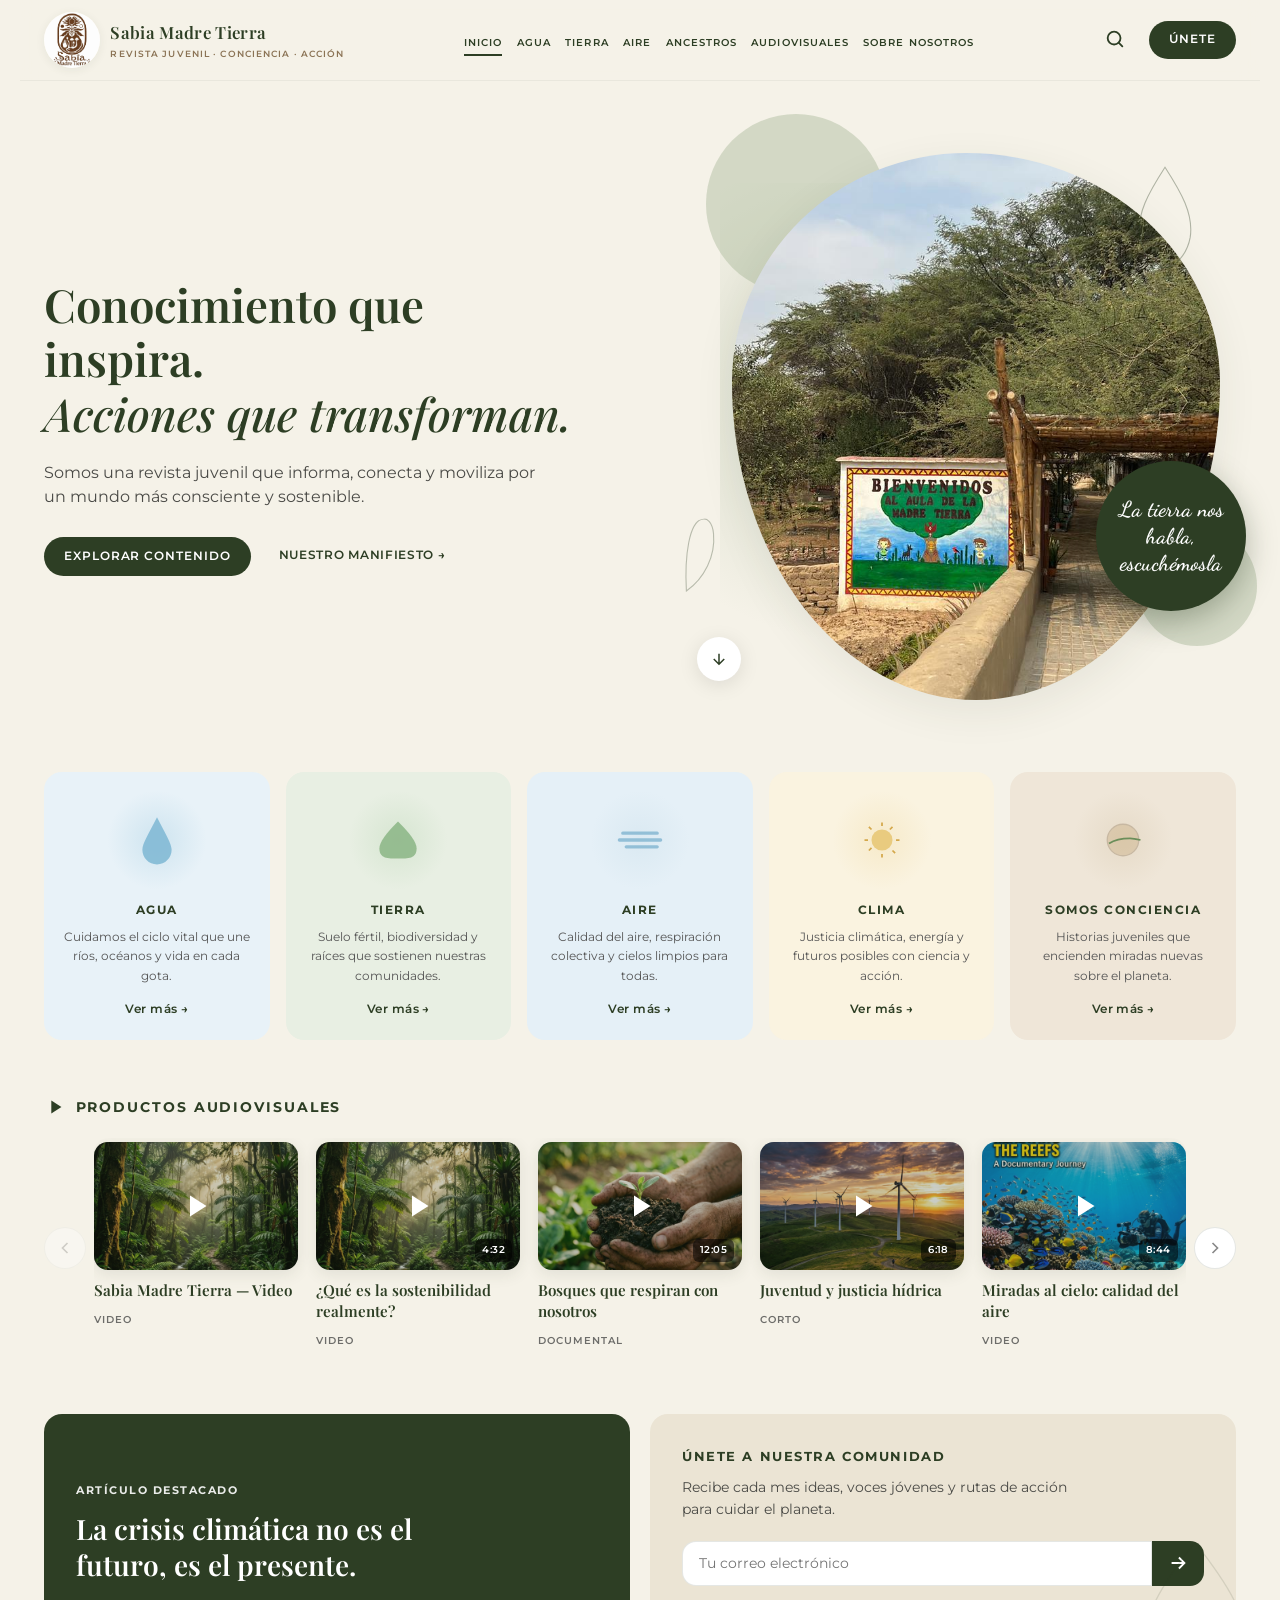
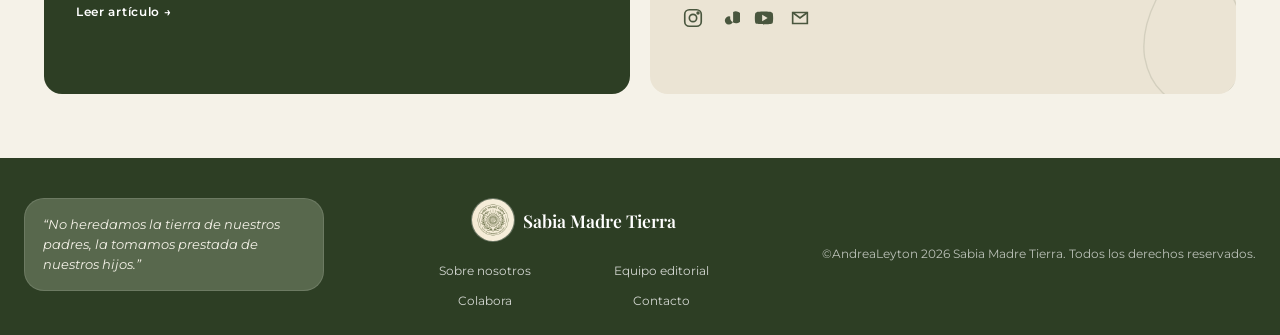
==== index.html @ 85d956b2 "Ultima version" ====
<!DOCTYPE html>
<html lang="es">
<head>
  <meta charset="UTF-8" />
  <meta name="viewport" content="width=device-width, initial-scale=1.0" />
  
  <title>Sabia Madre Tierra — Revista juvenil</title>
  <link rel="preconnect" href="https://fonts.googleapis.com" />
  <link rel="preconnect" href="https://fonts.gstatic.com" crossorigin />
  <link href="https://fonts.googleapis.com/css2?family=Dancing+Script:wght@500;600&family=Montserrat:wght@400;500;600;700&family=Playfair+Display:ital,wght@0,500;0,600;0,700;1,500;1,600&display=swap" rel="stylesheet" />
  <link rel="stylesheet" href="styles.css" />
  <link rel="icon" type="image/png" href="/imagenes/logo1.jpeg">
</head>
<body>
  <header class="site-header">
    <div class="header-inner">
      <a href="index.html" class="brand" aria-label="Inicio Sabia Madre Tierra">
        <span class="brand-emblem" aria-hidden="true">
          <img src="imagenes/logo1.jpeg" alt="" class="brand-logo-img" width="56" height="56" decoding="async" />
        </span>
        <span class="brand-text">
          <span class="brand-name">Sabia Madre Tierra</span>
          <span class="brand-tag">REVISTA JUVENIL · CONCIENCIA · ACCIÓN</span>
        </span>
      </a>
      <div class="header-actions">
        <button type="button" class="icon-btn search-btn" aria-label="Buscar">
          <svg width="22" height="22" viewBox="0 0 24 24" fill="none" stroke="currentColor" stroke-width="2" stroke-linecap="round">
            <circle cx="11" cy="11" r="7"/>
            <path d="M20 20l-4-4"/>
          </svg>
        </button>
        <a href="#comunidad" class="btn btn-primary btn-pill header-cta">ÚNETE</a>
      </div>
      <button type="button" class="nav-toggle" data-nav-toggle aria-expanded="false" aria-controls="site-nav" aria-label="Abrir menú">
        <span class="nav-toggle-bars" aria-hidden="true">
          <span class="nav-toggle-bar"></span>
          <span class="nav-toggle-bar"></span>
          <span class="nav-toggle-bar"></span>
        </span>
      </button>
    </div>
    <nav class="main-nav" id="site-nav" aria-label="Principal">
      <ul class="nav-list">
        <li><a href="index.html" class="is-active" aria-current="page">Inicio</a></li>
        <li><a href="agua.html">Agua</a></li>
        <li><a href="tierra.html">Tierra</a></li>
        <li><a href="aire.html">Aire</a></li>
        <li><a href="clima.html">Ancestros</a></li>
        <li><a href="#audiovisuales">Audiovisuales</a></li>
        <li><a href="sobre-nosotros.html">Sobre nosotros</a></li>
        <li class="nav-item-cta"><a href="#comunidad" class="nav-cta">Únete</a></li>
      </ul>
    </nav>
    <button type="button" class="nav-backdrop" data-nav-close hidden aria-label="Cerrar menú"></button>
  </header>

  <main>
    <section class="hero">
      <div class="hero-grid">
        <div class="hero-copy">
          <h1 class="hero-title">
            Conocimiento que inspira.<br />
            <em>Acciones que transforman.</em>
          </h1>
          <p class="hero-lead">
            Somos una revista juvenil que informa, conecta y moviliza por un mundo más consciente y sostenible.
          </p>
          <div class="hero-cta">
            <a href="#categorias" class="btn btn-primary btn-pill">EXPLORAR CONTENIDO</a>
            <a href="#manifiesto" class="link-arrow">NUESTRO MANIFIESTO →</a>
          </div>
        </div>
        <div class="hero-visual" aria-hidden="true">
          <div class="hero-visual-bg"></div>
          <div class="leaf leaf-1">
            <svg viewBox="0 0 80 120" fill="none"><path d="M40 8c-18 28-32 52-28 78 4 22 20 34 28 34s24-12 28-34c4-26-10-50-28-78z" stroke="#2D3E24" stroke-width="1.2" opacity=".35"/></svg>
          </div>
          <div class="leaf leaf-2">
            <svg viewBox="0 0 60 90" fill="none"><path d="M8 70c22-8 40-28 44-52 2-12-2-18-8-18-14 0-28 32-36 70z" stroke="#2D3E24" stroke-width="1.2" opacity=".3"/></svg>
          </div>
          <div class="hero-blob-wrap">
            <div class="blob-sage blob-sage-1"></div>
            <div class="blob-sage blob-sage-2"></div>
            <figure class="hero-photo">
              <img
                src="imagenes/hero1.jpeg" */nueva imagen*/
                alt="Paisaje de montaña y valle al atardecer"
                width="600"
                height="720"
                loading="eager"
                decoding="async"
              />
            </figure>
            <div class="hero-quote-circle">
              <p class="hero-quote-script">La tierra nos habla, escuchémosla</p>
            </div>
          </div>
          <button type="button" class="scroll-hint" data-scroll-target="#categorias" aria-label="Desplazar a categorías">
            <svg width="18" height="18" viewBox="0 0 24 24" fill="none" stroke="#2D3E24" stroke-width="2"><path d="M12 5v14M5 12l7 7 7-7"/></svg>
          </button>
        </div>
      </div>
    </section>

    <section class="categories" id="categorias" aria-labelledby="categories-heading">
      <h2 id="categories-heading" class="visually-hidden">Categorías</h2>
      <div class="category-grid">
        <article class="category-card card-agua">
          <div class="card-icon-wrap watercolor-blue">
            <span class="card-icon" aria-hidden="true">
              <svg viewBox="0 0 48 64" width="40" height="52"><path d="M24 4C14 24 6 36 6 44c0 10 8 18 18 18s18-8 18-18c0-8-8-20-18-40z" fill="#7EB8D4" opacity=".85"/></svg>
            </span>
          </div>
          <h3 class="card-title">AGUA</h3>
          <p class="card-desc">Cuidamos el ciclo vital que une ríos, océanos y vida en cada gota.</p>
          <a href="agua.html" class="card-more">Ver más →</a>
        </article>
        <article class="category-card card-tierra">
          <div class="card-icon-wrap watercolor-green">
            <span class="card-icon" aria-hidden="true">
              <svg viewBox="0 0 52 52" width="44" height="44"><path d="M26 4C12 18 4 28 4 36c0 12 10 12 22 12s22 0 22-12c0-8-8-18-22-32z" fill="#8FB88A" opacity=".9"/></svg>
            </span>
          </div>
          <h3 class="card-title">TIERRA</h3>
          <p class="card-desc">Suelo fértil, biodiversidad y raíces que sostienen nuestras comunidades.</p>
          <a href="tierra.html" class="card-more">Ver más →</a>
        </article>
        <article class="category-card card-aire">
          <div class="card-icon-wrap watercolor-sky">
            <span class="card-icon" aria-hidden="true">
              <svg viewBox="0 0 56 40" width="48" height="36"><path d="M4 20h48M8 12h40M12 28h36" stroke="#8BBBD4" stroke-width="4" stroke-linecap="round" opacity=".9"/></svg>
            </span>
          </div>
          <h3 class="card-title">AIRE</h3>
          <p class="card-desc">Calidad del aire, respiración colectiva y cielos limpios para todas.</p>
          <a href="aire.html" class="card-more">Ver más →</a>
        </article>
        <article class="category-card card-clima">
          <div class="card-icon-wrap watercolor-sun">
            <span class="card-icon" aria-hidden="true">
              <svg viewBox="0 0 48 48" width="42" height="42"><circle cx="24" cy="24" r="12" fill="#E8C97A" opacity=".95"/><path stroke="#D4A84B" stroke-width="2" d="M24 4v4M24 40v4M4 24h4M40 24h4M9 9l3 3M36 36l3 3M36 9l-3 3M9 36l3-3"/></svg>
            </span>
          </div>
          <h3 class="card-title">CLIMA</h3>
          <p class="card-desc">Justicia climática, energía y futuros posibles con ciencia y acción.</p>
          <a href="clima.html" class="card-more">Ver más →</a>
        </article>
        <article class="category-card card-conciencia">
          <div class="card-icon-wrap watercolor-earth">
            <span class="card-icon" aria-hidden="true">
              <svg viewBox="0 0 48 48" width="42" height="42"><circle cx="24" cy="24" r="18" fill="#C4A574" opacity=".35" stroke="#8B7355" stroke-width="1.5"/><path d="M8 28c6-4 14-6 24-6 4 0 8 1 12 2" stroke="#6B8E5A" stroke-width="2" fill="none"/></svg>
            </span>
          </div>
          <h3 class="card-title">SOMOS CONCIENCIA</h3>
          <p class="card-desc">Historias juveniles que encienden miradas nuevas sobre el planeta.</p>
          <a href="#" class="card-more">Ver más →</a>
        </article>
      </div>
    </section>

    <section class="audiovisual" id="audiovisuales" aria-labelledby="av-heading">
      <div class="section-head">
        <span class="section-icon" aria-hidden="true">
          <svg width="22" height="22" viewBox="0 0 24 24" fill="currentColor"><path d="M8 5v14l11-7-11-7z"/></svg>
        </span>
        <h2 id="av-heading" class="section-title">PRODUCTOS AUDIOVISUALES</h2>
      </div>
      <div class="carousel" data-carousel>
        <button type="button" class="carousel-btn carousel-prev" data-carousel-prev aria-label="Anterior">
          <svg width="20" height="20" viewBox="0 0 24 24" fill="none" stroke="currentColor" stroke-width="2"><path d="M15 6l-6 6 6 6"/></svg>
        </button>
        <div class="carousel-viewport">
          <ul class="carousel-track" data-carousel-track>
            <li class="av-card">
              <a href="video.html" class="av-thumb">
                <img src="imagenes/video1.png" alt="Miniatura del video Sabia Madre Tierra" width="280" height="160" loading="lazy" decoding="async" />
                <span class="av-play" aria-hidden="true"><svg width="36" height="36" viewBox="0 0 24 24" fill="white"><path d="M8 5v14l11-7-11-7z"/></svg></span>
              </a>
              <h3 class="av-title"><a href="video.html">Sabia Madre Tierra — Video</a></h3>
              <span class="av-tag">Video</span>
            </li>
            <li class="av-card">
              <a href="#" class="av-thumb">
                <img src="imagenes/video1.png" alt="" width="280" height="160" loading="lazy" decoding="async" />
                <span class="av-play" aria-hidden="true"><svg width="36" height="36" viewBox="0 0 24 24" fill="white"><path d="M8 5v14l11-7-11-7z"/></svg></span>
                <span class="av-duration">4:32</span>
              </a>
              <h3 class="av-title">¿Qué es la sostenibilidad realmente?</h3>
              <span class="av-tag">Video</span>
            </li>
            <li class="av-card">
              <a href="#" class="av-thumb">
                <img src="imagenes/video2.png" alt="" width="280" height="160" loading="lazy" decoding="async" />
                <span class="av-play" aria-hidden="true"><svg width="36" height="36" viewBox="0 0 24 24" fill="white"><path d="M8 5v14l11-7-11-7z"/></svg></span>
                <span class="av-duration">12:05</span>
              </a>
              <h3 class="av-title">Bosques que respiran con nosotros</h3>
              <span class="av-tag">Documental</span>
            </li>
            <li class="av-card">
              <a href="#" class="av-thumb">
                <img src="imagenes/video3.png" alt="" width="280" height="160" loading="lazy" decoding="async" />
                <span class="av-play" aria-hidden="true"><svg width="36" height="36" viewBox="0 0 24 24" fill="white"><path d="M8 5v14l11-7-11-7z"/></svg></span>
                <span class="av-duration">6:18</span>
              </a>
              <h3 class="av-title">Juventud y justicia hídrica</h3>
              <span class="av-tag">Corto</span>
            </li>
            <li class="av-card">
              <a href="#" class="av-thumb">
                <img src="imagenes/video4.png" alt="" width="280" height="160" loading="lazy" decoding="async" />
                <span class="av-play" aria-hidden="true"><svg width="36" height="36" viewBox="0 0 24 24" fill="white"><path d="M8 5v14l11-7-11-7z"/></svg></span>
                <span class="av-duration">8:44</span>
              </a>
              <h3 class="av-title">Miradas al cielo: calidad del aire</h3>
              <span class="av-tag">Video</span>
            </li>
            <li class="av-card">
              <a href="#" class="av-thumb">
                <img src="imagenes/video5.png" alt="" width="280" height="160" loading="lazy" decoding="async" />
                <span class="av-play" aria-hidden="true"><svg width="36" height="36" viewBox="0 0 24 24" fill="white"><path d="M8 5v14l11-7-11-7z"/></svg></span>
                <span class="av-duration">15:00</span>
              </a>
              <h3 class="av-title">Semillas de futuro en la ciudad</h3>
              <span class="av-tag">Documental</span>
            </li>
          </ul>
        </div>
        <button type="button" class="carousel-btn carousel-next" data-carousel-next aria-label="Siguiente">
          <svg width="20" height="20" viewBox="0 0 24 24" fill="none" stroke="currentColor" stroke-width="2"><path d="M9 6l6 6-6 6"/></svg>
        </button>
      </div>
    </section>

    <section class="dual-grid" id="comunidad">
      <article class="featured-block">
        <p class="featured-kicker">ARTÍCULO DESTACADO</p>
        <h2 class="featured-title">La crisis climática no es el futuro, es el presente.</h2>
        <a href="#" class="link-arrow link-on-dark">Leer artículo →</a>
        <div class="featured-deco" aria-hidden="true">
          <svg viewBox="0 0 120 160" fill="none"><path d="M60 8c-24 40-44 72-36 108 6 24 24 36 36 36s30-12 36-36c8-36-12-68-36-108z" stroke="rgba(255,255,255,.2)" stroke-width="1.2"/></svg>
        </div>
      </article>
      <article class="newsletter-block" id="manifiesto">
        <h2 class="newsletter-title">ÚNETE A NUESTRA COMUNIDAD</h2>
        <p class="newsletter-text">Recibe cada mes ideas, voces jóvenes y rutas de acción para cuidar el planeta.</p>
        <form class="newsletter-form" action="#" method="post">
          <label class="visually-hidden" for="email-news">Tu correo electrónico</label>
          <input id="email-news" name="email" type="email" class="newsletter-input" placeholder="Tu correo electrónico" required autocomplete="email" />
          <button type="submit" class="newsletter-submit" aria-label="Suscribirse">
            <svg width="22" height="22" viewBox="0 0 24 24" fill="none" stroke="currentColor" stroke-width="2"><path d="M5 12h14M13 6l6 6-6 6"/></svg>
          </button>
        </form>
        <div class="social-row" aria-label="Redes sociales">
          <a href="#" class="social-link" aria-label="Instagram">
            <svg width="22" height="22" viewBox="0 0 24 24" fill="none" stroke="currentColor" stroke-width="1.8"><rect x="3" y="3" width="18" height="18" rx="5"/><circle cx="12" cy="12" r="4"/><circle cx="17.5" cy="6.5" r="1" fill="currentColor"/></svg>
          </a>
          <a href="#" class="social-link" aria-label="TikTok">
            <svg width="22" height="22" viewBox="0 0 24 24" fill="currentColor"><path d="M16.5 5.5v9.2a4.5 4.5 0 11-3.2-4.3V13a6.5 6.5 0 10 3.2-7.5z"/></svg>
          </a>
          <a href="#" class="social-link" aria-label="YouTube">
            <svg width="22" height="22" viewBox="0 0 24 24" fill="currentColor"><path d="M21.6 7.2c-.2-.8-.8-1.4-1.6-1.6C18 5 12 5 12 5s-6 0-8 .6c-.8.2-1.4.8-1.6 1.6C2 9.2 2 12 2 12s0 2.8.4 4.8c.2.8.8 1.4 1.6 1.6 2 .6 8 .6 8 .6s6 0 8-.6c.8-.2 1.4-.8 1.6-1.6.4-2 .4-4.8.4-4.8s0-2.8-.4-4.8zM10 15.5v-7l6 3.5-6 3.5z"/></svg>
          </a>
          <a href="#" class="social-link" aria-label="Correo">
            <svg width="22" height="22" viewBox="0 0 24 24" fill="none" stroke="currentColor" stroke-width="1.8"><path d="M4 6h16v12H4z"/><path d="M4 6l8 6 8-6"/></svg>
          </a>
        </div>
        <div class="newsletter-deco" aria-hidden="true">
          <svg viewBox="0 0 100 140" fill="none"><path d="M50 6C28 34 10 60 14 88c4 22 18 34 36 34s32-12 36-34c4-28-14-54-36-82z" stroke="#2D3E24" stroke-width="1" opacity=".12"/></svg>
        </div>
      </article>
    </section>
  </main>

  <footer class="site-footer">
    <div class="footer-inner">
      <blockquote class="footer-quote">
        <span class="quote-bubble">“No heredamos la tierra de nuestros padres, la tomamos prestada de nuestros hijos.”</span>
      </blockquote>
      <div class="footer-center">
        <div class="footer-brand">
          <span class="brand-emblem brand-emblem--sm" aria-hidden="true">
            <img src="imagenes/logo.png" alt="" class="brand-logo-img brand-logo-img--sm" width="44" height="44" decoding="async" />
          </span>
          <span class="footer-brand-name">Sabia Madre Tierra</span>
        </div>
        <nav class="footer-nav" aria-label="Pie de página">
          <ul>
            <li><a href="sobre-nosotros.html">Sobre nosotros</a></li>
            <li><a href="#">Equipo editorial</a></li>
            <li><a href="#">Colabora</a></li>
            <li><a href="#">Contacto</a></li>
          </ul>
        </nav>
      </div>
      <p class="footer-copy">©AndreaLeyton 2026 Sabia Madre Tierra. Todos los derechos reservados.</p>
    </div>
  </footer>

  <script src="script.js"></script>
</body>
</html>
---- styles.css ----
/* Sabia Madre Tierra — paleta y layout según mockup */
:root {
  --cream: #f5f2e8;
  --cream-soft: #faf8f2;
  --forest: #2d3e24;
  --forest-hover: #24361d;
  --sage: #a8b89a;
  --sage-soft: rgba(168, 184, 154, 0.45);
  --sky-muted: #b8d4e8;
  --blue-card: #e8f2f8;
  --green-card: #e8efe3;
  --air-card: #e5f0f7;
  --sun-card: #faf3e0;
  --earth-card: #efe6d8;
  --brown-muted: #8b7355;
  --text-body: #3a3a38;
  --radius-lg: 18px;
  --radius-md: 14px;
  --radius-pill: 999px;
  --shadow-soft: 0 12px 40px rgba(45, 62, 36, 0.08);
  --font-serif: "Playfair Display", Georgia, serif;
  --font-sans: "Montserrat", system-ui, sans-serif;
  --font-script: "Dancing Script", cursive;
  --header-height: 4.5rem;
  --page-gutter: clamp(1rem, 4vw, 1.5rem);
  --section-gap: clamp(2rem, 5vw, 3.5rem);
  --bp-sm: 480px;
  --bp-md: 768px;
  --bp-lg: 1024px;
  --bp-xl: 1200px;
}

*,
*::before,
*::after {
  box-sizing: border-box;
}

html {
  scroll-behavior: smooth;
  scroll-padding-top: calc(var(--header-height) + 0.75rem);
}

body {
  margin: 0;
  font-family: var(--font-sans);
  font-size: clamp(0.9rem, 2vw, 15px);
  line-height: 1.55;
  color: var(--text-body);
  background: var(--cream);
  overflow-x: hidden;
  min-height: 100vh;
  min-height: 100dvh;
}

body.nav-open {
  overflow: hidden;
}

img {
  max-width: 100%;
  height: auto;
  display: block;
}

a {
  color: inherit;
  text-decoration: none;
}

.visually-hidden {
  position: absolute;
  width: 1px;
  height: 1px;
  padding: 0;
  margin: -1px;
  overflow: hidden;
  clip: rect(0, 0, 0, 0);
  white-space: nowrap;
  border: 0;
}

/* Header */
.site-header {
  position: sticky;
  top: 0;
  z-index: 60;
  background: rgba(245, 242, 232, 0.92);
  backdrop-filter: blur(10px);
  border-bottom: 1px solid rgba(45, 62, 36, 0.06);
  padding-top: env(safe-area-inset-top, 0);
}

.header-inner {
  max-width: 1240px;
  margin: 0 auto;
  padding: 0.75rem var(--page-gutter);
  min-height: var(--header-height);
  display: flex;
  align-items: center;
  justify-content: space-between;
  gap: 0.75rem 1rem;
}

.nav-toggle {
  display: none;
  flex-shrink: 0;
  align-items: center;
  justify-content: center;
  width: 48px;
  height: 48px;
  padding: 0;
  margin: 0;
  border: none;
  border-radius: 50%;
  background: transparent;
  color: var(--forest);
  cursor: pointer;
  transition: background 0.2s;
  -webkit-tap-highlight-color: transparent;
}

.nav-toggle:hover {
  background: rgba(45, 62, 36, 0.08);
}

.nav-toggle-bars {
  position: relative;
  display: block;
  width: 26px;
  height: 18px;
}

.nav-toggle-bar {
  position: absolute;
  left: 0;
  right: 0;
  height: 2.5px;
  background: currentColor;
  border-radius: 3px;
  transition: transform 0.3s ease, top 0.3s ease, opacity 0.2s ease;
}

.nav-toggle-bar:nth-child(1) {
  top: 0;
}

.nav-toggle-bar:nth-child(2) {
  top: 50%;
  transform: translateY(-50%);
}

.nav-toggle-bar:nth-child(3) {
  bottom: 0;
}

body.nav-open .nav-toggle-bar:nth-child(1) {
  top: 50%;
  transform: translateY(-50%) rotate(45deg);
}

body.nav-open .nav-toggle-bar:nth-child(2) {
  opacity: 0;
}

body.nav-open .nav-toggle-bar:nth-child(3) {
  bottom: auto;
  top: 50%;
  transform: translateY(-50%) rotate(-45deg);
}

.nav-backdrop {
  position: fixed;
  inset: 0;
  z-index: 48;
  background: rgba(26, 36, 20, 0.55);
  border: none;
  padding: 0;
  margin: 0;
  cursor: pointer;
  opacity: 0;
  pointer-events: none;
  transition: opacity 0.3s ease;
}

body.nav-open .nav-backdrop {
  opacity: 1;
  pointer-events: auto;
}

.main-nav {
  flex: 1 1 auto;
  display: flex;
  justify-content: center;
  min-width: 0;
}

.nav-item-cta {
  display: none;
}

.brand {
  display: flex;
  align-items: center;
  gap: 0.65rem;
  min-width: 0;
}

.brand-emblem {
  flex-shrink: 0;
  color: var(--forest);
  display: flex;
  align-items: center;
  justify-content: center;
  border-radius: 50%;
  overflow: hidden;
  width: 56px;
  height: 56px;
  background: #fdf5e6;
  box-shadow: 0 2px 10px rgba(45, 62, 36, 0.08);
}

.brand-logo-img {
  width: 100%;
  height: 100%;
  object-fit: contain;
  display: block;
}

.brand-logo-img--sm {
  width: 100%;
  height: 100%;
}

.brand-text {
  display: flex;
  flex-direction: column;
  gap: 0.15rem;
  min-width: 0;
}

.brand-name {
  font-family: var(--font-serif);
  font-weight: 600;
  font-size: 1.05rem;
  letter-spacing: 0.02em;
  color: var(--forest);
}

.brand-tag {
  font-size: 0.58rem;
  font-weight: 600;
  letter-spacing: 0.12em;
  color: var(--brown-muted);
}

.nav-list,
.main-nav ul {
  list-style: none;
  margin: 0;
  padding: 0;
  display: flex;
  flex-wrap: wrap;
  align-items: center;
  justify-content: center;
  gap: 0.35rem 1.15rem;
}

.main-nav a {
  font-size: 0.68rem;
  font-weight: 600;
  letter-spacing: 0.1em;
  text-transform: uppercase;
  color: var(--forest);
  padding: 0.35rem 0;
  border-bottom: 2px solid transparent;
  transition: border-color 0.2s, opacity 0.2s, background 0.2s, color 0.2s;
}

.main-nav a:hover {
  opacity: 0.75;
}

.main-nav a.is-active {
  border-bottom-color: var(--forest);
}

.main-nav a:focus-visible,
.nav-toggle:focus-visible {
  outline: 2px solid var(--forest);
  outline-offset: 3px;
}

.header-actions {
  display: flex;
  align-items: center;
  gap: 0.75rem;
}

.icon-btn {
  background: none;
  border: none;
  padding: 0.4rem;
  min-width: 44px;
  min-height: 44px;
  cursor: pointer;
  color: var(--forest);
  border-radius: 10px;
  transition: background 0.2s, transform 0.2s;
  -webkit-tap-highlight-color: transparent;
}

.icon-btn:hover {
  background: rgba(45, 62, 36, 0.08);
}

.btn {
  display: inline-flex;
  align-items: center;
  justify-content: center;
  font-family: var(--font-sans);
  font-weight: 600;
  font-size: 0.72rem;
  letter-spacing: 0.08em;
  border: none;
  cursor: pointer;
  transition: transform 0.2s, background 0.2s, box-shadow 0.2s;
}

.btn-primary {
  background: var(--forest);
  color: #fff;
}

.btn-primary:hover {
  background: var(--forest-hover);
  transform: translateY(-1px);
  box-shadow: 0 6px 20px rgba(45, 62, 36, 0.25);
}

.btn-pill {
  padding: 0.65rem 1.25rem;
  border-radius: var(--radius-pill);
}

.link-arrow {
  font-size: 0.72rem;
  font-weight: 600;
  letter-spacing: 0.06em;
  color: var(--forest);
  border-bottom: 1px solid transparent;
  transition: border-color 0.2s, opacity 0.2s;
}

.link-arrow:hover {
  border-bottom-color: var(--forest);
}

.link-on-dark {
  color: #fff;
}

.link-on-dark:hover {
  border-bottom-color: rgba(255, 255, 255, 0.6);
}

/* Hero */
.hero {
  padding: var(--section-gap) var(--page-gutter);
  max-width: 1240px;
  margin: 0 auto;
  width: 100%;
}

.hero-grid {
  display: grid;
  grid-template-columns: 1fr 1.05fr;
  gap: 2.5rem 3rem;
  align-items: center;
}

.hero-copy {
  padding-right: 0.5rem;
}

.hero-title {
  font-family: var(--font-serif);
  font-weight: 600;
  font-size: clamp(2rem, 4vw, 2.85rem);
  line-height:1.2;
  color: var(--forest);
  margin: 0 0 1.25rem;
}

.hero-title em {
  font-style: italic;
  font-weight: 500;
}

.hero-lead {
  margin: 0 0 1.75rem;
  max-width: 32rem;
  font-size: 0.98rem;
  color: #4a4a46;
}

.hero-cta {
  display: flex;
  flex-wrap: wrap;
  align-items: center;
  gap: 1.25rem 1.75rem;
}

.hero-visual {
  position: relative;
  min-height: 420px;
}

.hero-visual-bg {
  position: absolute;
  inset: 8% 0 0 12%;
  background: radial-gradient(ellipse at 30% 40%, var(--sage-soft), transparent 55%);
  pointer-events: none;
}

.leaf {
  position: absolute;
  z-index: 2;
  pointer-events: none;
}

.leaf-1 {
  width: 72px;
  top: 4%;
  right: 6%;
}

.leaf-2 {
  width: 56px;
  bottom: 18%;
  left: 4%;
  transform: rotate(-15deg);
}

.hero-blob-wrap {
  position: relative;
  width: min(100%, 520px);
  margin-left: auto;
  margin-right: 0;
  padding: 1rem;
}

.blob-sage {
  position: absolute;
  border-radius: 50%;
  background: var(--sage-soft);
  z-index: 0;
}

.blob-sage-1 {
  width: 180px;
  height: 180px;
  top: -4%;
  left: -2%;
}

.blob-sage-2 {
  width: 120px;
  height: 120px;
  bottom: 12%;
  right: -4%;
}

.hero-photo {
  margin: 0;
  position: relative;
  z-index: 1;
  border-radius: 50%;
  overflow: hidden;
  aspect-ratio: 1 / 1.12;
  max-width: 100%;
  box-shadow: var(--shadow-soft);
  /* forma orgánica tipo óvalo */
  border-radius: 48% 52% 50% 50% / 42% 42% 58% 58%;
}

.hero-photo img {
  width: 100%;
  height: 100%;
  object-fit: cover;
  object-position: center 35%;
}

.hero-quote-circle {
  position: absolute;
  z-index: 3;
  right: -2%;
  bottom: 18%;
  width: 150px;
  height: 150px;
  border-radius: 50%;
  background: var(--forest);
  display: flex;
  align-items: center;
  justify-content: center;
  padding: 1.1rem;
  text-align: center;
  box-shadow: 0 10px 30px rgba(45, 62, 36, 0.35);
}

.hero-quote-script {
  margin: 0;
  font-family: var(--font-script);
  font-size: 1.35rem;
  line-height: 1.25;
  color: #fff;
  font-weight: 600;
}

.scroll-hint {
  position: absolute;
  left: 8%;
  bottom: 6%;
  z-index: 4;
  width: 44px;
  height: 44px;
  border-radius: 50%;
  border: none;
  background: #fff;
  box-shadow: 0 4px 20px rgba(0, 0, 0, 0.1);
  cursor: pointer;
  display: flex;
  align-items: center;
  justify-content: center;
  transition: transform 0.2s, box-shadow 0.2s;
}

.scroll-hint:hover {
  transform: scale(1.05);
  box-shadow: 0 8px 28px rgba(0, 0, 0, 0.12);
}

/* Categories */
.categories {
  padding: 0 var(--page-gutter) var(--section-gap);
  max-width: 1240px;
  margin: 0 auto;
  width: 100%;
}

.category-grid {
  display: grid;
  grid-template-columns: repeat(3, 1fr);
  gap: clamp(0.75rem, 2vw, 1rem);
}

.category-card {
  border-radius: var(--radius-lg);
  padding: 1.5rem 1.1rem 1.35rem;
  text-align: center;
  transition: transform 0.25s, box-shadow 0.25s;
  min-height: 100%;
  display: flex;
  flex-direction: column;
  align-items: center;
}

.category-card:hover {
  transform: translateY(-4px);
  box-shadow: var(--shadow-soft);
}

.card-agua {
  background: var(--blue-card);
}
.card-tierra {
  background: var(--green-card);
}
.card-aire {
  background: var(--air-card);
}
.card-clima {
  background: var(--sun-card);
}
.card-conciencia {
  background: var(--earth-card);
}

.card-icon-wrap {
  width: 88px;
  height: 88px;
  border-radius: 50%;
  display: flex;
  align-items: center;
  justify-content: center;
  margin-bottom: 1rem;
  position: relative;
}

.card-icon-wrap::after {
  content: "";
  position: absolute;
  inset: -6px;
  border-radius: 50%;
  opacity: 0.35;
  z-index: 0;
}

.watercolor-blue::after {
  background: radial-gradient(circle, #9ecae0 0%, transparent 70%);
}
.watercolor-green::after {
  background: radial-gradient(circle, #b5d4b0 0%, transparent 70%);
}
.watercolor-sky::after {
  background: radial-gradient(circle, #c5dce8 0%, transparent 70%);
}
.watercolor-sun::after {
  background: radial-gradient(circle, #f0d9a0 0%, transparent 70%);
}
.watercolor-earth::after {
  background: radial-gradient(circle, #d4c4a8 0%, transparent 70%);
}

.card-icon {
  position: relative;
  z-index: 1;
  display: flex;
  align-items: center;
  justify-content: center;
}

.card-title {
  margin: 0 0 0.5rem;
  font-size: 0.78rem;
  font-weight: 700;
  letter-spacing: 0.12em;
  color: var(--forest);
}

.card-desc {
  margin: 0 0 1rem;
  font-size: 0.78rem;
  color: #555;
  flex: 1;
}

.card-more {
  font-size: 0.72rem;
  font-weight: 600;
  color: var(--forest);
  letter-spacing: 0.04em;
}

.card-more:hover {
  text-decoration: underline;
}

/* Audiovisual */
.audiovisual {
  padding: 0 var(--page-gutter) var(--section-gap);
  max-width: 1240px;
  margin: 0 auto;
  width: 100%;
}

.section-head {
  display: flex;
  align-items: center;
  gap: 0.6rem;
  margin-bottom: 1.25rem;
}

.section-icon {
  color: var(--forest);
  display: flex;
}

.section-title {
  margin: 0;
  font-family: var(--font-sans);
  font-size: 0.85rem;
  font-weight: 700;
  letter-spacing: 0.14em;
  color: var(--forest);
}

.carousel {
  position: relative;
  display: flex;
  align-items: center;
  gap: 0.5rem;
}

.carousel-viewport {
  overflow: hidden;
  flex: 1;
  border-radius: var(--radius-md);
}

.carousel-track {
  list-style: none;
  margin: 0;
  padding: 0.25rem 0 0.5rem;
  display: flex;
  gap: 1.1rem;
  transition: transform 0.45s cubic-bezier(0.25, 0.8, 0.25, 1);
  will-change: transform;
}

.av-card {
  flex: 0 0 calc((100% - 2 * 1.1rem) / 3);
  min-width: 180px;
  max-width: 280px;
}

.av-thumb {
  position: relative;
  display: block;
  border-radius: var(--radius-md);
  overflow: hidden;
  aspect-ratio: 16 / 10;
  margin-bottom: 0.65rem;
  box-shadow: 0 4px 16px rgba(45, 62, 36, 0.1);
  transition: transform 0.25s, box-shadow 0.25s;
}

.av-thumb:hover {
  transform: translateY(-3px);
  box-shadow: 0 10px 28px rgba(45, 62, 36, 0.15);
}

.av-thumb img {
  width: 100%;
  height: 100%;
  object-fit: cover;
}

.av-play {
  position: absolute;
  inset: 0;
  display: flex;
  align-items: center;
  justify-content: center;
  background: rgba(45, 62, 36, 0.25);
  transition: background 0.2s;
}

.av-thumb:hover .av-play {
  background: rgba(45, 62, 36, 0.35);
}

.av-duration {
  position: absolute;
  bottom: 8px;
  right: 8px;
  font-size: 0.65rem;
  font-weight: 600;
  letter-spacing: 0.04em;
  color: #fff;
  background: rgba(0, 0, 0, 0.55);
  padding: 0.2rem 0.45rem;
  border-radius: 6px;
}

.av-title {
  margin: 0 0 0.35rem;
  font-family: var(--font-serif);
  font-size: 0.95rem;
  font-weight: 600;
  line-height: 1.35;
  color: var(--forest);
}

.av-tag {
  font-size: 0.65rem;
  font-weight: 600;
  letter-spacing: 0.1em;
  text-transform: uppercase;
  color: #6d6d6a;
}

.carousel-btn {
  flex-shrink: 0;
  width: 42px;
  height: 42px;
  border-radius: 50%;
  border: 1px solid rgba(45, 62, 36, 0.12);
  background: #fff;
  color: #888;
  cursor: pointer;
  display: flex;
  align-items: center;
  justify-content: center;
  transition: background 0.2s, color 0.2s, border-color 0.2s;
}

.carousel-btn:hover:not(:disabled) {
  color: var(--forest);
  border-color: rgba(45, 62, 36, 0.25);
  background: var(--cream-soft);
}

.carousel-btn:disabled {
  opacity: 0.35;
  cursor: not-allowed;
}

/* Páginas de crónicas (Agua, Tierra, Aire, Clima) */
.page-chronicles {
  padding: clamp(2rem, 5vw, 3rem) clamp(1rem, 4vw, 1.5rem) clamp(3rem, 6vw, 4rem);
  max-width: 900px;
  margin: 0 auto;
  width: 100%;
}

.chronicles-hero {
  text-align: center;
  margin: 0 auto 2.5rem;
  padding: clamp(1.75rem, 4vw, 2.5rem) clamp(1.25rem, 4vw, 2rem);
  border-radius: var(--radius-lg);
  border: 1px solid rgba(45, 62, 36, 0.06);
  box-shadow: var(--shadow-soft);
}

.chronicles-hero--agua {
  background: var(--blue-card);
}

.chronicles-hero--tierra {
  background: var(--green-card);
}

.chronicles-hero--aire {
  background: var(--air-card);
}

.chronicles-hero--clima {
  background: var(--sun-card);
}

.chronicles-hero-icon {
  margin: 0 auto 1rem;
}

.chronicles-title {
  margin: 0 0 0.75rem;
  font-family: var(--font-serif);
  font-size: clamp(2rem, 5vw, 2.75rem);
  font-weight: 600;
  color: var(--forest);
  letter-spacing: 0.02em;
}

.chronicles-intro {
  margin: 0;
  max-width: 36rem;
  margin-inline: auto;
  font-size: clamp(0.9rem, 2.2vw, 1rem);
  line-height: 1.6;
  color: var(--text-body);
}

.chronicles-list {
  margin: 0;
}

.chronicles-grid {
  list-style: none;
  margin: 0;
  padding: 0;
  display: grid;
  gap: 1.25rem;
}

.chronicles-grid:not(:empty) + .chronicles-empty {
  display: none;
}

.chronicle-card {
  padding: 1.35rem 1.5rem;
  background: var(--cream-soft);
  border-radius: var(--radius-md);
  border: 1px solid rgba(45, 62, 36, 0.08);
  box-shadow: 0 4px 16px rgba(45, 62, 36, 0.06);
}

.chronicle-card h2 {
  margin: 0 0 0.5rem;
  font-family: var(--font-serif);
  font-size: 1.25rem;
  font-weight: 600;
  color: var(--forest);
}

.chronicle-card h2 a:hover {
  text-decoration: underline;
}

.chronicle-excerpt {
  margin: 0 0 0.65rem;
  font-size: 0.9rem;
  line-height: 1.6;
  color: var(--text-body);
}

.chronicle-date {
  font-size: 0.75rem;
  font-weight: 600;
  letter-spacing: 0.06em;
  text-transform: uppercase;
  color: var(--brown-muted);
}

.chronicles-empty {
  margin: 0;
  text-align: center;
  padding: clamp(2rem, 5vw, 2.75rem) clamp(1.25rem, 4vw, 1.75rem);
  border-radius: var(--radius-md);
  background: var(--cream-soft);
  border: 1px dashed rgba(45, 62, 36, 0.22);
  font-size: clamp(0.88rem, 2.2vw, 0.95rem);
  line-height: 1.65;
  color: #555;
}

/* Página de video */
.page-video {
  padding: clamp(1.5rem, 4vw, 2.5rem) clamp(1rem, 4vw, 1.5rem) clamp(3rem, 6vw, 4rem);
  max-width: 960px;
  margin: 0 auto;
  width: 100%;
}

.video-page-inner {
  width: 100%;
}

.video-back {
  display: inline-block;
  margin-bottom: 1.25rem;
  font-size: 0.85rem;
  font-weight: 600;
  color: var(--forest);
}

.video-page-title {
  margin: 0 0 0.5rem;
  font-family: var(--font-serif);
  font-size: clamp(1.5rem, 4vw, 2rem);
  font-weight: 600;
  color: var(--forest);
}

.video-page-desc {
  margin: 0 0 1.5rem;
  font-size: 0.95rem;
  line-height: 1.6;
  color: var(--text-body);
}

.video-player-wrap {
  border-radius: var(--radius-lg);
  overflow: hidden;
  background: #1a1a18;
  box-shadow: var(--shadow-soft);
  border: 1px solid rgba(45, 62, 36, 0.1);
}

.video-player {
  display: block;
  width: 100%;
  max-height: min(72vh, 720px);
  aspect-ratio: 16 / 9;
  object-fit: contain;
  background: #000;
}

.av-title a {
  color: inherit;
  transition: color 0.2s;
}

.av-title a:hover {
  color: var(--forest);
}

/* Página Sobre nosotros */
.page-about {
  display: flex;
  flex-direction: column;
  justify-content: center;
  flex: 1;
  min-height: calc(100vh - 88px - 220px);
  padding-top: 0.5rem;
}

/* Sobre nosotros */
.about {
  padding: clamp(2rem, 5vw, 3.5rem) clamp(1rem, 4vw, 1.5rem) clamp(2.5rem, 6vw, 4rem);
  max-width: 1240px;
  margin: 0 auto;
  width: 100%;
}

.about-inner {
  display: grid;
  grid-template-columns: minmax(0, 0.95fr) minmax(0, 1.05fr);
  gap: clamp(1.5rem, 4vw, 2.5rem);
  align-items: center;
  max-width: 1040px;
  width: 100%;
  margin: 0 auto;
  padding: clamp(1.5rem, 4vw, 2.5rem) clamp(1.25rem, 4vw, 2rem);
  background: var(--cream-soft);
  border-radius: var(--radius-lg);
  box-shadow: var(--shadow-soft);
  border: 1px solid rgba(45, 62, 36, 0.06);
}

.about-media {
  margin: 0;
  width: 100%;
  border-radius: var(--radius-md);
  overflow: hidden;
  box-shadow: 0 8px 28px rgba(45, 62, 36, 0.12);
}

.about-media img {
  width: 100%;
  height: auto;
  display: block;
  object-fit: cover;
  aspect-ratio: 4 / 5;
}

.about-content {
  min-width: 0;
}

.about-title {
  margin: 0 0 1.25rem;
  font-family: var(--font-serif);
  font-size: clamp(1.75rem, 4vw, 2.25rem);
  font-weight: 600;
  color: var(--forest);
  letter-spacing: 0.02em;
}

.about-body {
  display: flex;
  flex-direction: column;
  gap: 1.1rem;
}

.about-body p {
  margin: 0;
  font-size: clamp(0.88rem, 2.2vw, 0.95rem);
  line-height: 1.65;
  color: var(--text-body);
}

/* Dual: featured + newsletter */
.dual-grid {
  max-width: 1240px;
  margin: 0 auto;
  padding: 0 var(--page-gutter) clamp(2.5rem, 6vw, 4rem);
  width: 100%;
  display: grid;
  grid-template-columns: 1fr 1fr;
  gap: clamp(1rem, 3vw, 1.25rem);
  align-items: stretch;
}

.featured-block {
  position: relative;
  background: var(--forest);
  color: #fff;
  border-radius: var(--radius-lg);
  padding: 2rem 2rem 2.25rem;
  overflow: hidden;
  min-height: 280px;
  display: flex;
  flex-direction: column;
  justify-content: center;
  transition: transform 0.25s, box-shadow 0.25s;
}

.featured-block:hover {
  transform: translateY(-2px);
  box-shadow: 0 16px 40px rgba(45, 62, 36, 0.25);
}

.featured-kicker {
  margin: 0 0 0.75rem;
  font-size: 0.68rem;
  font-weight: 700;
  letter-spacing: 0.14em;
  opacity: 0.9;
}

.featured-title {
  margin: 0 0 1.25rem;
  font-family: var(--font-serif);
  font-size: clamp(1.35rem, 2.4vw, 1.75rem);
  font-weight: 600;
  line-height: 1.3;
  max-width: 22rem;
}

.featured-deco {
  position: absolute;
  right: -10px;
  bottom: -20px;
  opacity: 0.5;
  pointer-events: none;
}

.newsletter-block {
  position: relative;
  background: #ebe4d4;
  border-radius: var(--radius-lg);
  padding: 2rem 2rem 1.75rem;
  overflow: hidden;
  transition: transform 0.25s, box-shadow 0.25s;
}

.newsletter-block:hover {
  transform: translateY(-2px);
  box-shadow: var(--shadow-soft);
}

.newsletter-title {
  margin: 0 0 0.65rem;
  font-family: var(--font-sans);
  font-size: 0.82rem;
  font-weight: 700;
  letter-spacing: 0.12em;
  color: var(--forest);
}

.newsletter-text {
  margin: 0 0 1.25rem;
  font-size: 0.88rem;
  color: #4a4a46;
  max-width: 26rem;
}

.newsletter-form {
  display: flex;
  gap: 0;
  margin-bottom: 1.35rem;
  max-width: 100%;
}

.newsletter-input {
  flex: 1;
  min-width: 0;
  padding: 0.85rem 1rem;
  border: 1px solid rgba(45, 62, 36, 0.12);
  border-radius: var(--radius-md) 0 0 var(--radius-md);
  font-family: var(--font-sans);
  font-size: 0.85rem;
  background: #fff;
  outline: none;
}

.newsletter-input:focus {
  border-color: var(--forest);
}

.newsletter-submit {
  flex-shrink: 0;
  width: 52px;
  border: none;
  background: var(--forest);
  color: #fff;
  border-radius: 0 var(--radius-md) var(--radius-md) 0;
  cursor: pointer;
  display: flex;
  align-items: center;
  justify-content: center;
  transition: background 0.2s;
}

.newsletter-submit:hover {
  background: var(--forest-hover);
}

.social-row {
  display: flex;
  gap: 0.85rem;
}

.social-link {
  color: var(--forest);
  opacity: 0.85;
  transition: opacity 0.2s, transform 0.2s;
}

.social-link:hover {
  opacity: 1;
  transform: translateY(-2px);
}

.newsletter-deco {
  position: absolute;
  right: -5%;
  bottom: -15%;
  width: 140px;
  opacity: 1;
  pointer-events: none;
}

/* Footer */
.site-footer {
  background: var(--forest);
  color: rgba(255, 255, 255, 0.9);
  padding: clamp(2rem, 5vw, 2.5rem) var(--page-gutter) clamp(1.5rem, 4vw, 2rem);
  padding-bottom: max(1.5rem, env(safe-area-inset-bottom));
}

.footer-inner {
  max-width: 1240px;
  margin: 0 auto;
  display: flex;
  flex-wrap: wrap;
  align-items: flex-start;
  justify-content: space-between;
  gap: 2rem;
}

.footer-quote {
  margin: 0;
  flex: 1 1 240px;
  max-width: 300px;
}

.quote-bubble {
  display: inline-block;
  font-size: 0.82rem;
  line-height: 1.5;
  font-style: italic;
  padding: 1rem 1.15rem;
  border-radius: 20px;
  background: rgba(168, 184, 154, 0.35);
  color: #f5f2e8;
  border: 1px solid rgba(255, 255, 255, 0.12);
}

.footer-center {
  flex: 1 1 280px;
  text-align: center;
}

.footer-brand {
  display: flex;
  align-items: center;
  justify-content: center;
  gap: 0.5rem;
  margin-bottom: 1rem;
  color: #fff;
}

.brand-emblem--sm {
  color: #fff;
  width: 44px;
  height: 44px;
  background: rgba(255, 255, 255, 0.12);
  box-shadow: none;
  border: 1px solid rgba(255, 255, 255, 0.2);
}

.footer-brand-name {
  font-family: var(--font-serif);
  font-size: 1.1rem;
  font-weight: 600;
}

.footer-nav ul {
  list-style: none;
  margin: 0;
  padding: 0;
  display: grid;
  grid-template-columns: 1fr 1fr;
  gap: 0.4rem 2rem;
  justify-content: center;
  justify-items: center;
  max-width: 320px;
  margin-left: auto;
  margin-right: auto;
}

.footer-nav a {
  font-size: 0.78rem;
  opacity: 0.88;
  transition: opacity 0.2s;
}

.footer-nav a:hover {
  opacity: 1;
  text-decoration: underline;
}

.footer-copy {
  margin: 0;
  flex: 0 0 auto;
  font-size: 0.72rem;
  opacity: 0.75;
  align-self: center;
  text-align: right;
}

/* ——— Escritorio amplio (≥1200px) ——— */
@media (min-width: 1200px) {
  .category-grid {
    grid-template-columns: repeat(5, 1fr);
  }

  .av-card {
    flex: 0 0 calc((100% - 4 * 1.1rem) / 5);
  }
}

/* ——— Menú simple (tablet y móvil) ——— */
@media (max-width: 1023px) {
  :root {
    --header-height: 3.75rem;
  }

  .header-inner {
    display: flex;
    align-items: center;
    justify-content: space-between;
    gap: 0.75rem;
  }

  .brand {
    flex: 1;
    min-width: 0;
  }

  .brand-tag {
    display: none;
  }

  .header-actions {
    display: none;
  }

  .nav-toggle {
    display: flex;
  }

  .main-nav {
    position: fixed;
    top: var(--header-height);
    left: 0;
    right: 0;
    z-index: 55;
    flex: none;
    display: block;
    background: var(--cream);
    border-bottom: 1px solid rgba(45, 62, 36, 0.1);
    box-shadow: 0 10px 28px rgba(45, 62, 36, 0.12);
    max-height: 0;
    overflow: hidden;
    opacity: 0;
    visibility: hidden;
    pointer-events: none;
    transition:
      max-height 0.35s ease,
      opacity 0.25s ease,
      visibility 0.35s;
  }

  body.nav-open .main-nav {
    max-height: min(85vh, 520px);
    opacity: 1;
    visibility: visible;
    pointer-events: auto;
    overflow-y: auto;
    -webkit-overflow-scrolling: touch;
    overscroll-behavior: contain;
    padding-bottom: env(safe-area-inset-bottom, 0);
  }

  .nav-list,
  .main-nav ul {
    flex-direction: column;
    align-items: stretch;
    gap: 0;
    padding: 0.5rem 0 0.25rem;
  }

  .nav-list li {
    border-bottom: 1px solid rgba(45, 62, 36, 0.08);
  }

  .nav-list li:last-child {
    border-bottom: none;
  }

  .main-nav a:not(.nav-cta) {
    display: block;
    min-height: 52px;
    padding: 0.95rem var(--page-gutter);
    font-size: 1rem;
    font-weight: 600;
    letter-spacing: 0.02em;
    text-transform: none;
    color: var(--forest);
    border-radius: 0;
    border-bottom: none;
  }

  .main-nav a:not(.nav-cta):hover {
    opacity: 1;
    color: var(--forest-hover);
    background: rgba(45, 62, 36, 0.06);
  }

  .main-nav a.is-active:not(.nav-cta) {
    background: rgba(45, 62, 36, 0.1);
    color: var(--forest);
    box-shadow: inset 4px 0 0 var(--forest);
  }

  .nav-item-cta {
    display: block;
    margin-top: 0.5rem;
    padding: 0.65rem var(--page-gutter) max(1.25rem, env(safe-area-inset-bottom));
    border-bottom: none;
    border-top: 1px solid rgba(45, 62, 36, 0.12);
    background: var(--cream-soft);
  }

  .main-nav a.nav-cta {
    display: flex;
    align-items: center;
    justify-content: center;
    min-height: 50px;
    padding: 0.9rem 1.25rem;
    background: var(--forest);
    color: #fff !important;
    border-radius: var(--radius-pill);
    font-size: 0.9rem;
    font-weight: 700;
    letter-spacing: 0.1em;
    text-transform: uppercase;
    box-shadow: 0 4px 14px rgba(45, 62, 36, 0.2);
  }

  .main-nav a.nav-cta:hover {
    opacity: 1;
    color: #fff !important;
    background: var(--forest-hover);
  }

  body.nav-open .nav-toggle {
    background: rgba(45, 62, 36, 0.08);
  }
}

@media (min-width: 768px) and (max-width: 1023px) {
  :root {
    --header-height: 4.25rem;
  }

  .brand-tag {
    display: block;
  }
}

/* ——— Tablet / portátil (768px – 1023px) ——— */
@media (max-width: 1023px) {

  .category-grid {
    grid-template-columns: repeat(3, 1fr);
  }

  .hero-grid {
    grid-template-columns: 1fr;
    gap: 2rem;
  }

  .hero-copy {
    padding-right: 0;
    text-align: center;
  }

  .hero-lead {
    margin-left: auto;
    margin-right: auto;
  }

  .hero-cta {
    justify-content: center;
  }

  .hero-visual {
    min-height: 340px;
    max-width: 480px;
    margin: 0 auto;
  }

  .hero-blob-wrap {
    margin: 0 auto;
  }

  .scroll-hint {
    left: 50%;
    transform: translateX(-50%);
  }

  .scroll-hint:hover {
    transform: translateX(-50%) scale(1.05);
  }

  .dual-grid {
    grid-template-columns: 1fr;
  }

  .featured-block,
  .newsletter-block {
    padding: clamp(1.5rem, 4vw, 2rem);
    min-height: 0;
  }

  .featured-title {
    max-width: none;
  }

  .about-inner {
    grid-template-columns: 1fr;
    max-width: 640px;
  }

  .about-media {
    max-width: 420px;
    margin-inline: auto;
  }

  .av-card {
    flex: 0 0 calc((100% - 1.1rem) / 2);
  }
}

/* ——— Tablet vertical / móvil grande (≤767px) ——— */
@media (max-width: 767px) {
  .category-grid {
    grid-template-columns: repeat(2, 1fr);
    gap: 0.85rem;
  }

  .category-card {
    padding: 1.25rem 0.85rem 1.15rem;
  }

  .card-icon-wrap {
    width: 72px;
    height: 72px;
    margin-bottom: 0.75rem;
  }

  .carousel-btn {
    display: none;
  }

  .carousel-viewport {
    overflow-x: auto;
    scroll-snap-type: x mandatory;
    -webkit-overflow-scrolling: touch;
    scrollbar-width: none;
  }

  .carousel-viewport::-webkit-scrollbar {
    display: none;
  }

  .carousel-track {
    transition: none;
    padding-bottom: 0.75rem;
  }

  .av-card {
    scroll-snap-align: start;
    flex: 0 0 min(78vw, 280px);
    max-width: 280px;
  }

  .section-title {
    font-size: 0.78rem;
  }

  .footer-inner {
    flex-direction: column;
    align-items: center;
    text-align: center;
    gap: 1.5rem;
  }

  .footer-quote {
    max-width: 100%;
  }

  .footer-copy {
    text-align: center;
    align-self: center;
    width: 100%;
  }

  .newsletter-form {
    flex-direction: column;
    gap: 0.65rem;
  }

  .newsletter-input {
    border-radius: var(--radius-md);
    width: 100%;
  }

  .newsletter-submit {
    width: 100%;
    min-height: 48px;
    border-radius: var(--radius-md);
  }

  .about-inner {
    max-width: 100%;
    padding: 1.5rem 1.15rem;
    gap: 1.35rem;
  }

  .about-media {
    max-width: 100%;
  }

  .about-media img {
    aspect-ratio: 16 / 10;
    max-height: 280px;
  }

  .about-title {
    font-size: 1.65rem;
    text-align: center;
  }

  .about-body {
    gap: 1rem;
  }

  .chronicles-hero {
    margin-bottom: 1.75rem;
  }

  .page-about {
    min-height: 0;
  }

  .video-player {
    max-height: 56vh;
  }
}

/* ——— Móvil (≤479px) ——— */
@media (max-width: 479px) {
  :root {
    --header-height: 4rem;
  }

  .brand-emblem {
    width: 48px;
    height: 48px;
  }

  .brand-name {
    font-size: 0.95rem;
  }

  .brand-tag {
    font-size: 0.52rem;
    letter-spacing: 0.08em;
  }

  .btn-pill {
    padding: 0.55rem 0.9rem;
    font-size: 0.68rem;
  }

  .category-grid {
    grid-template-columns: 1fr;
  }

  .hero {
    padding-top: 1.5rem;
    padding-bottom: 2rem;
  }

  .hero-title {
    font-size: clamp(1.65rem, 8vw, 2rem);
  }

  .hero-lead {
    font-size: 0.9rem;
  }

  .hero-visual {
    min-height: 300px;
  }

  .hero-blob-wrap {
    width: 100%;
    padding: 0.5rem;
  }

  .hero-quote-circle {
    width: 112px;
    height: 112px;
    right: 2%;
    bottom: 12%;
    padding: 0.85rem;
  }

  .hero-quote-script {
    font-size: 1rem;
  }

  .leaf-1 {
    width: 52px;
  }

  .leaf-2 {
    width: 42px;
  }

  .featured-title {
    font-size: 1.25rem;
  }

  .newsletter-deco {
    display: none;
  }

  .about {
    padding-inline: 0.5rem;
  }

  .about-inner {
    padding: 1.25rem 1rem;
    border-radius: var(--radius-md);
  }

  .about-media img {
    max-height: 220px;
    aspect-ratio: 3 / 2;
  }

  .about-title {
    font-size: 1.45rem;
    margin-bottom: 1rem;
  }

  .about-body p {
    font-size: 0.88rem;
    line-height: 1.6;
  }
}

/* ——— Escritorio (≥1024px): barra horizontal ——— */
@media (min-width: 1024px) {
  .site-header {
    display: grid;
    grid-template-columns: auto 1fr auto;
    grid-template-areas: "brand nav actions";
    align-items: center;
    gap: 1rem 1.5rem;
    max-width: 1240px;
    margin: 0 auto;
    padding: 0.75rem var(--page-gutter);
    min-height: var(--header-height);
  }

  .nav-backdrop {
    display: none !important;
  }

  .header-inner {
    display: contents;
  }

  .brand {
    grid-area: brand;
  }

  .main-nav {
    grid-area: nav;
    position: static;
    pointer-events: auto;
  }

  .header-actions {
    grid-area: actions;
  }

  .nav-toggle,
  .nav-backdrop {
    display: none !important;
  }

  .nav-item-cta {
    display: none;
  }

  .nav-list,
  .main-nav ul {
    flex-direction: row;
    flex-wrap: wrap;
    justify-content: center;
    gap: 0.35rem 0.9rem;
    padding: 0;
    overflow: visible;
  }

  .main-nav a {
    display: inline;
    min-height: 0;
    padding: 0.35rem 0;
    font-size: 0.65rem;
    text-transform: uppercase;
    border-radius: 0;
    background: transparent;
    white-space: nowrap;
  }

  .main-nav a.is-active {
    background: transparent;
    color: var(--forest);
    border-bottom-color: var(--forest);
    box-shadow: none;
  }

  .header-cta {
    display: inline-flex;
  }
}

/* ——— Escritorio medio (1024px – 1199px) ——— */
@media (min-width: 1024px) and (max-width: 1199px) {
  .category-grid {
    grid-template-columns: repeat(4, 1fr);
  }

  .av-card {
    flex: 0 0 calc((100% - 3 * 1.1rem) / 4);
  }

  .main-nav ul {
    gap: 0.35rem 0.75rem;
  }

  .main-nav a {
    font-size: 0.62rem;
  }
}

@media (prefers-reduced-motion: reduce) {
  html {
    scroll-behavior: auto;
  }

  *,
  *::before,
  *::after {
    animation-duration: 0.01ms !important;
    animation-iteration-count: 1 !important;
    transition-duration: 0.01ms !important;
  }

  .carousel-track {
    transition: none;
  }
}
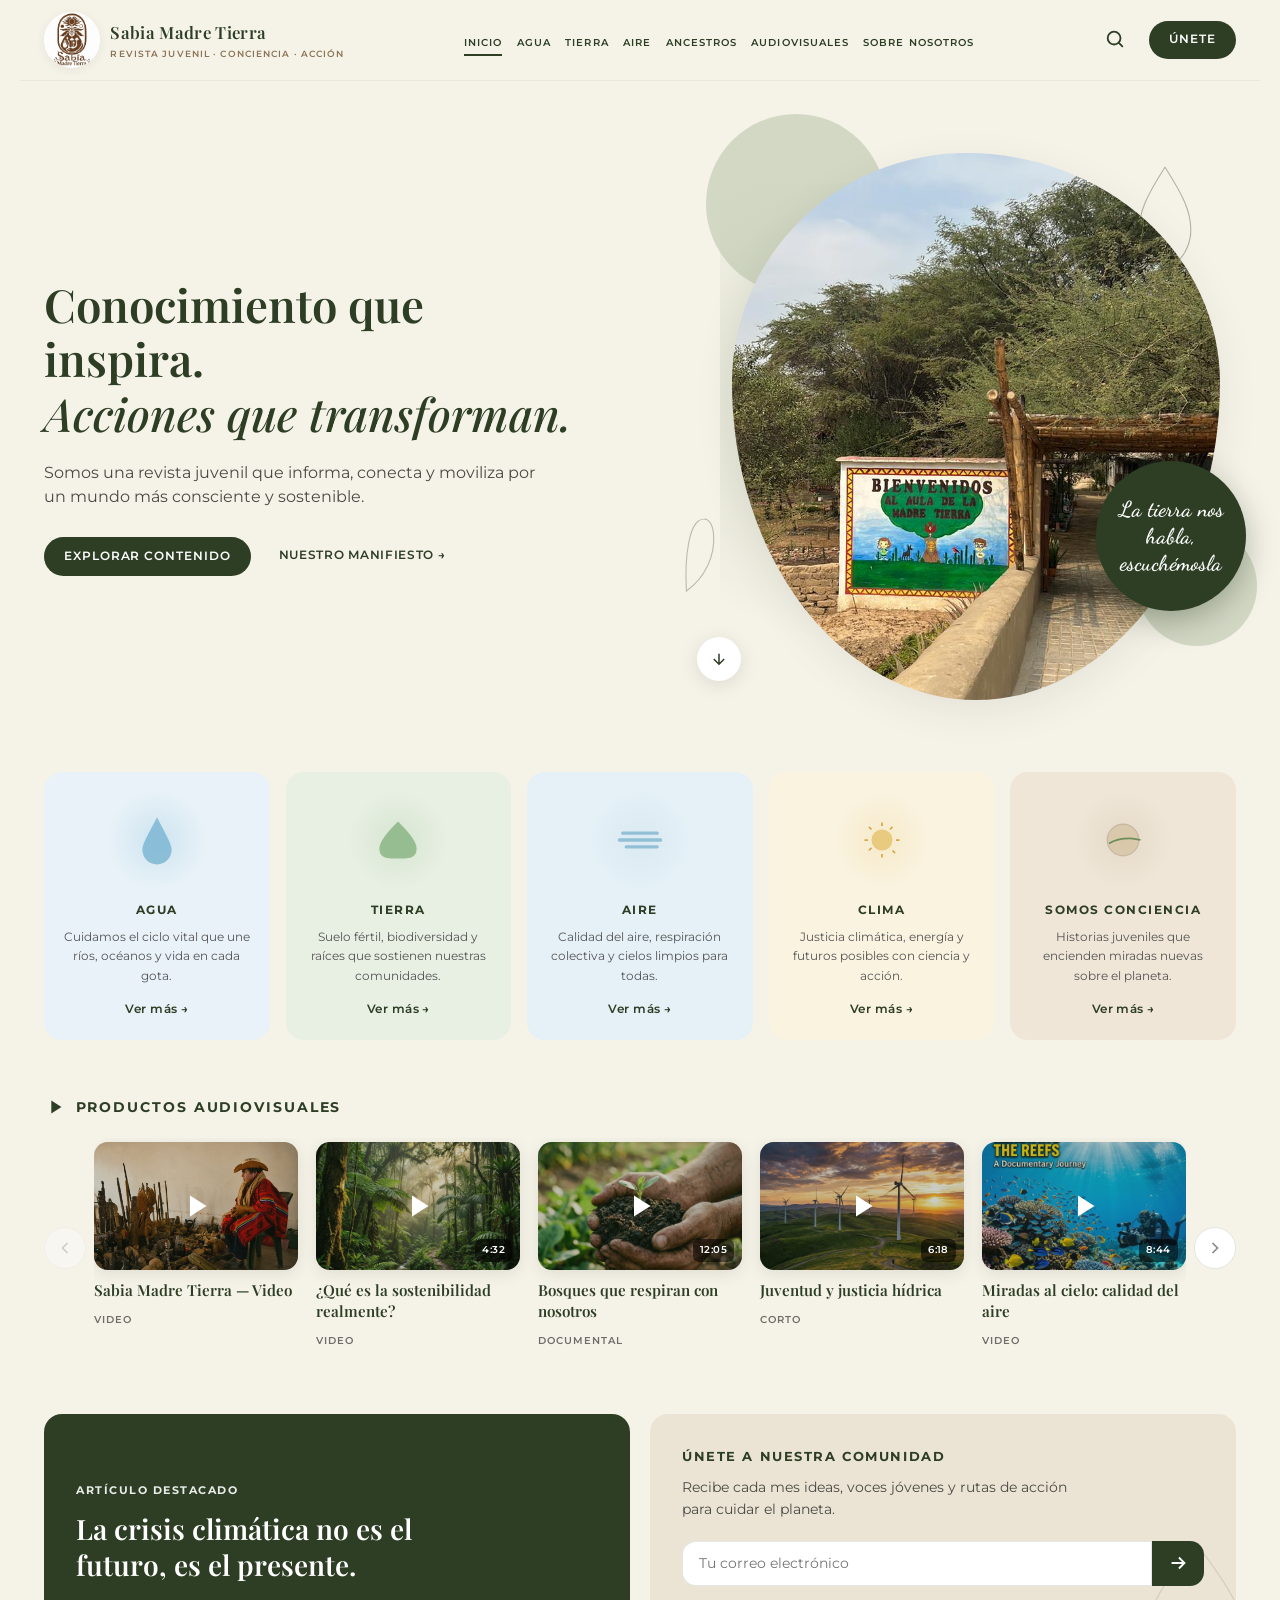
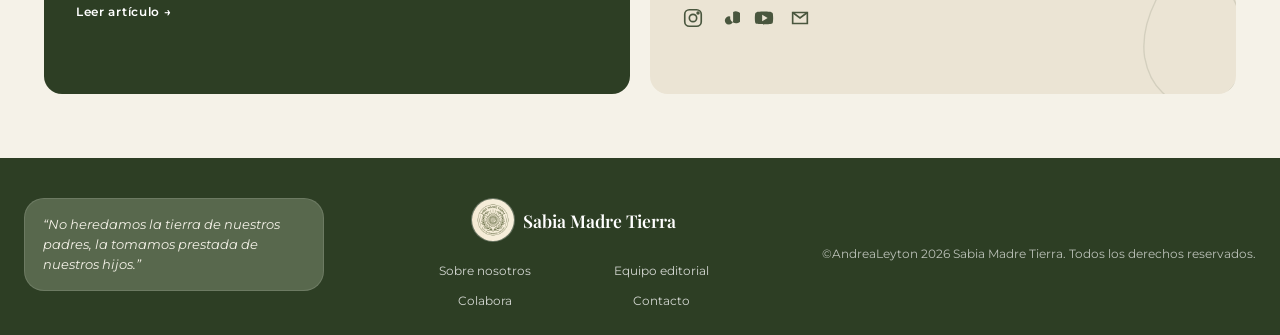
==== commit 5995b608: "Nueva version" ====
--- a/index.html
+++ b/index.html
@@ -174,7 +174,7 @@
           <ul class="carousel-track" data-carousel-track>
             <li class="av-card">
               <a href="video.html" class="av-thumb">
-                <img src="imagenes/video1.png" alt="Miniatura del video Sabia Madre Tierra" width="280" height="160" loading="lazy" decoding="async" />
+                <img src="imagenes/miniatura1.jpeg" alt="Miniatura del video Sabia Madre Tierra" width="280" height="160" loading="lazy" decoding="async" />
                 <span class="av-play" aria-hidden="true"><svg width="36" height="36" viewBox="0 0 24 24" fill="white"><path d="M8 5v14l11-7-11-7z"/></svg></span>
               </a>
               <h3 class="av-title"><a href="video.html">Sabia Madre Tierra — Video</a></h3>
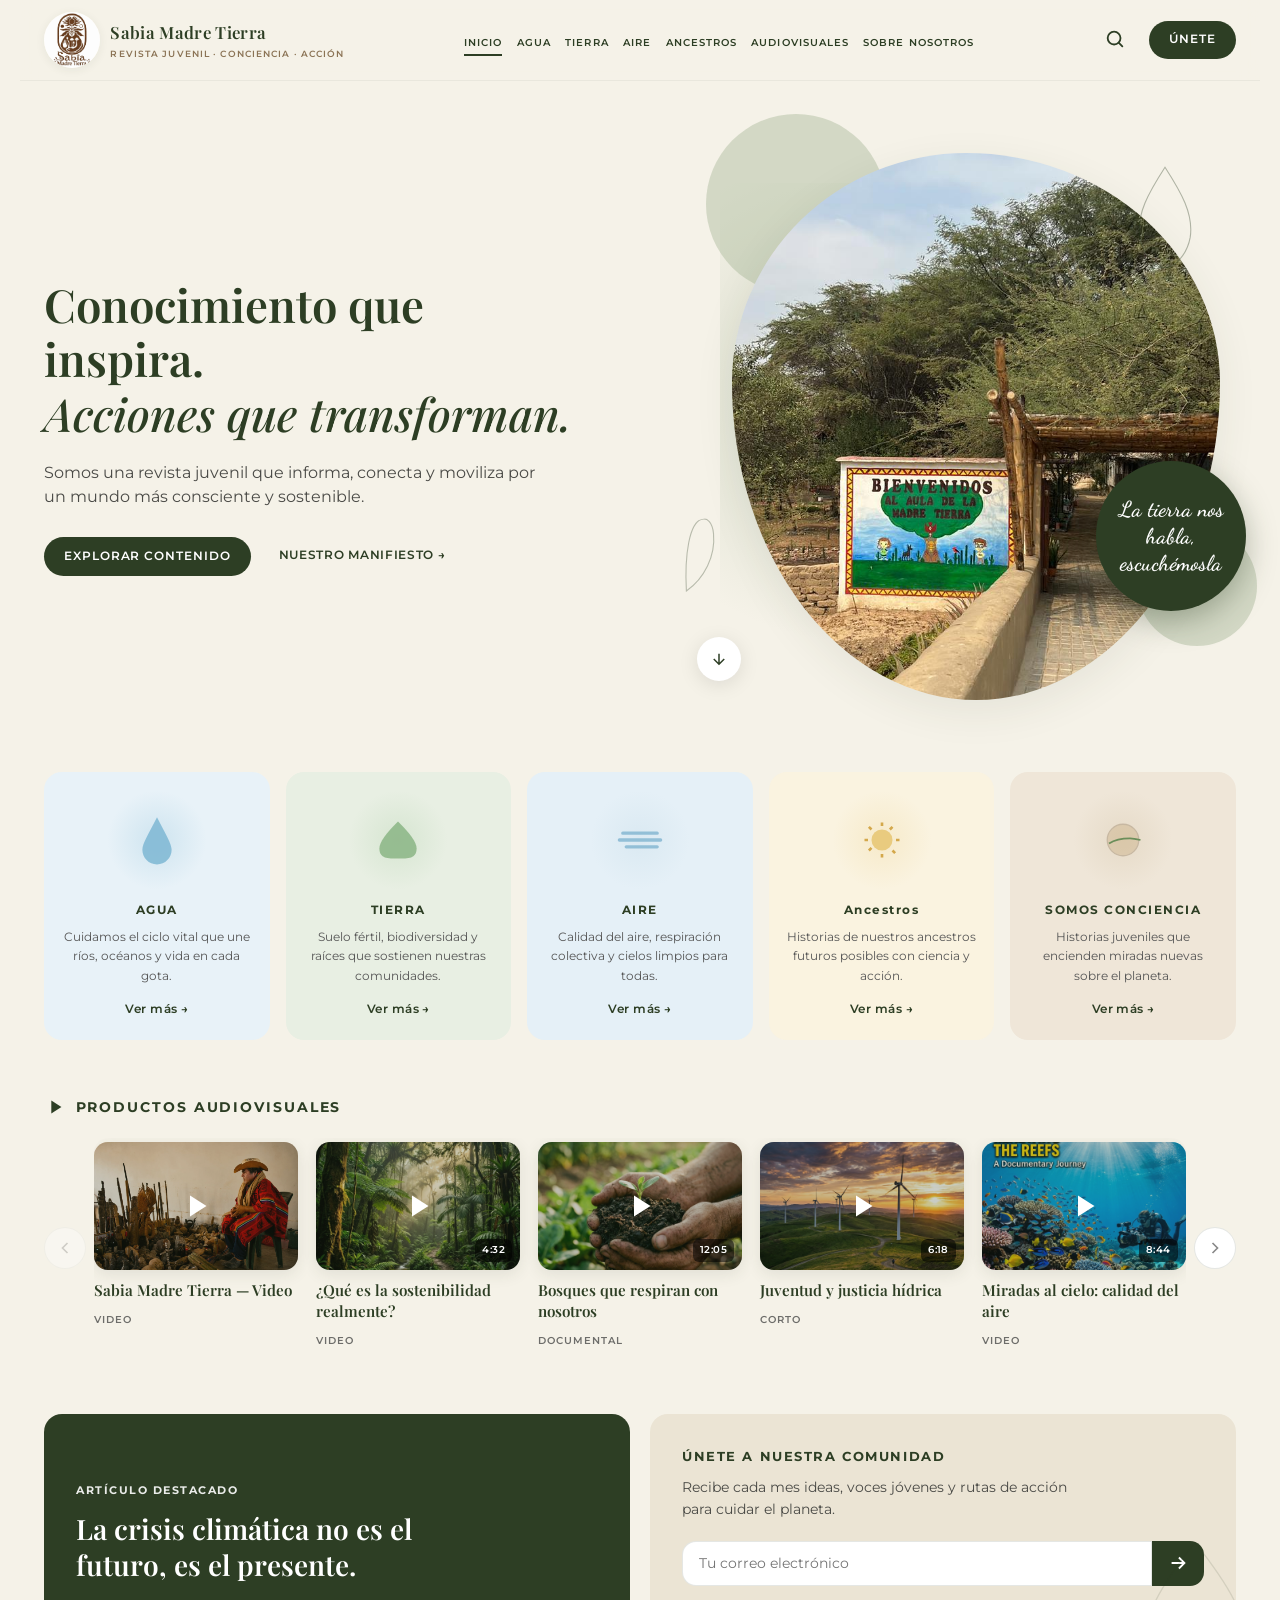
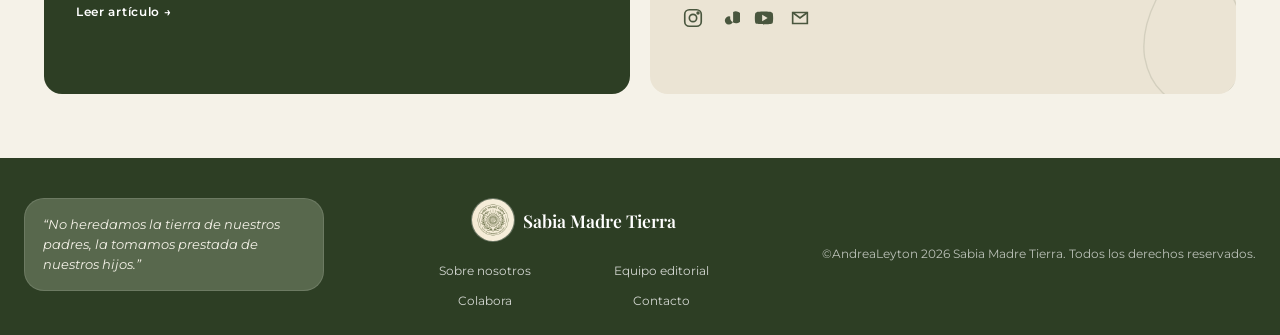
==== commit 31e554d3: "Ultima version" ====
--- a/index.html
+++ b/index.html
@@ -139,11 +139,11 @@
         <article class="category-card card-clima">
           <div class="card-icon-wrap watercolor-sun">
             <span class="card-icon" aria-hidden="true">
-              <svg viewBox="0 0 48 48" width="42" height="42"><circle cx="24" cy="24" r="12" fill="#E8C97A" opacity=".95"/><path stroke="#D4A84B" stroke-width="2" d="M24 4v4M24 40v4M4 24h4M40 24h4M9 9l3 3M36 36l3 3M36 9l-3 3M9 36l3-3"/></svg>
-            </span>
-          </div>
-          <h3 class="card-title">CLIMA</h3>
-          <p class="card-desc">Justicia climática, energía y futuros posibles con ciencia y acción.</p>
+              <svg viewBox="0 0 48 48" width="42" height="42"><circle cx="24" cy="24" r="12" fill="#E8C97A" opacity=".95"/><path stroke="#D4A84B" stroke-width="3" d="M24 4v4M24 40v4M4 24h4M40 24h4M9 9l3 3M36 36l3 3M36 9l-3 3M9 36l3-3"/></svg>
+            </span>
+          </div>
+          <h3 class="card-title">Ancestros</h3>
+          <p class="card-desc">Historias de nuestros ancestros futuros posibles con ciencia y acción.</p>
           <a href="clima.html" class="card-more">Ver más →</a>
         </article>
         <article class="category-card card-conciencia">
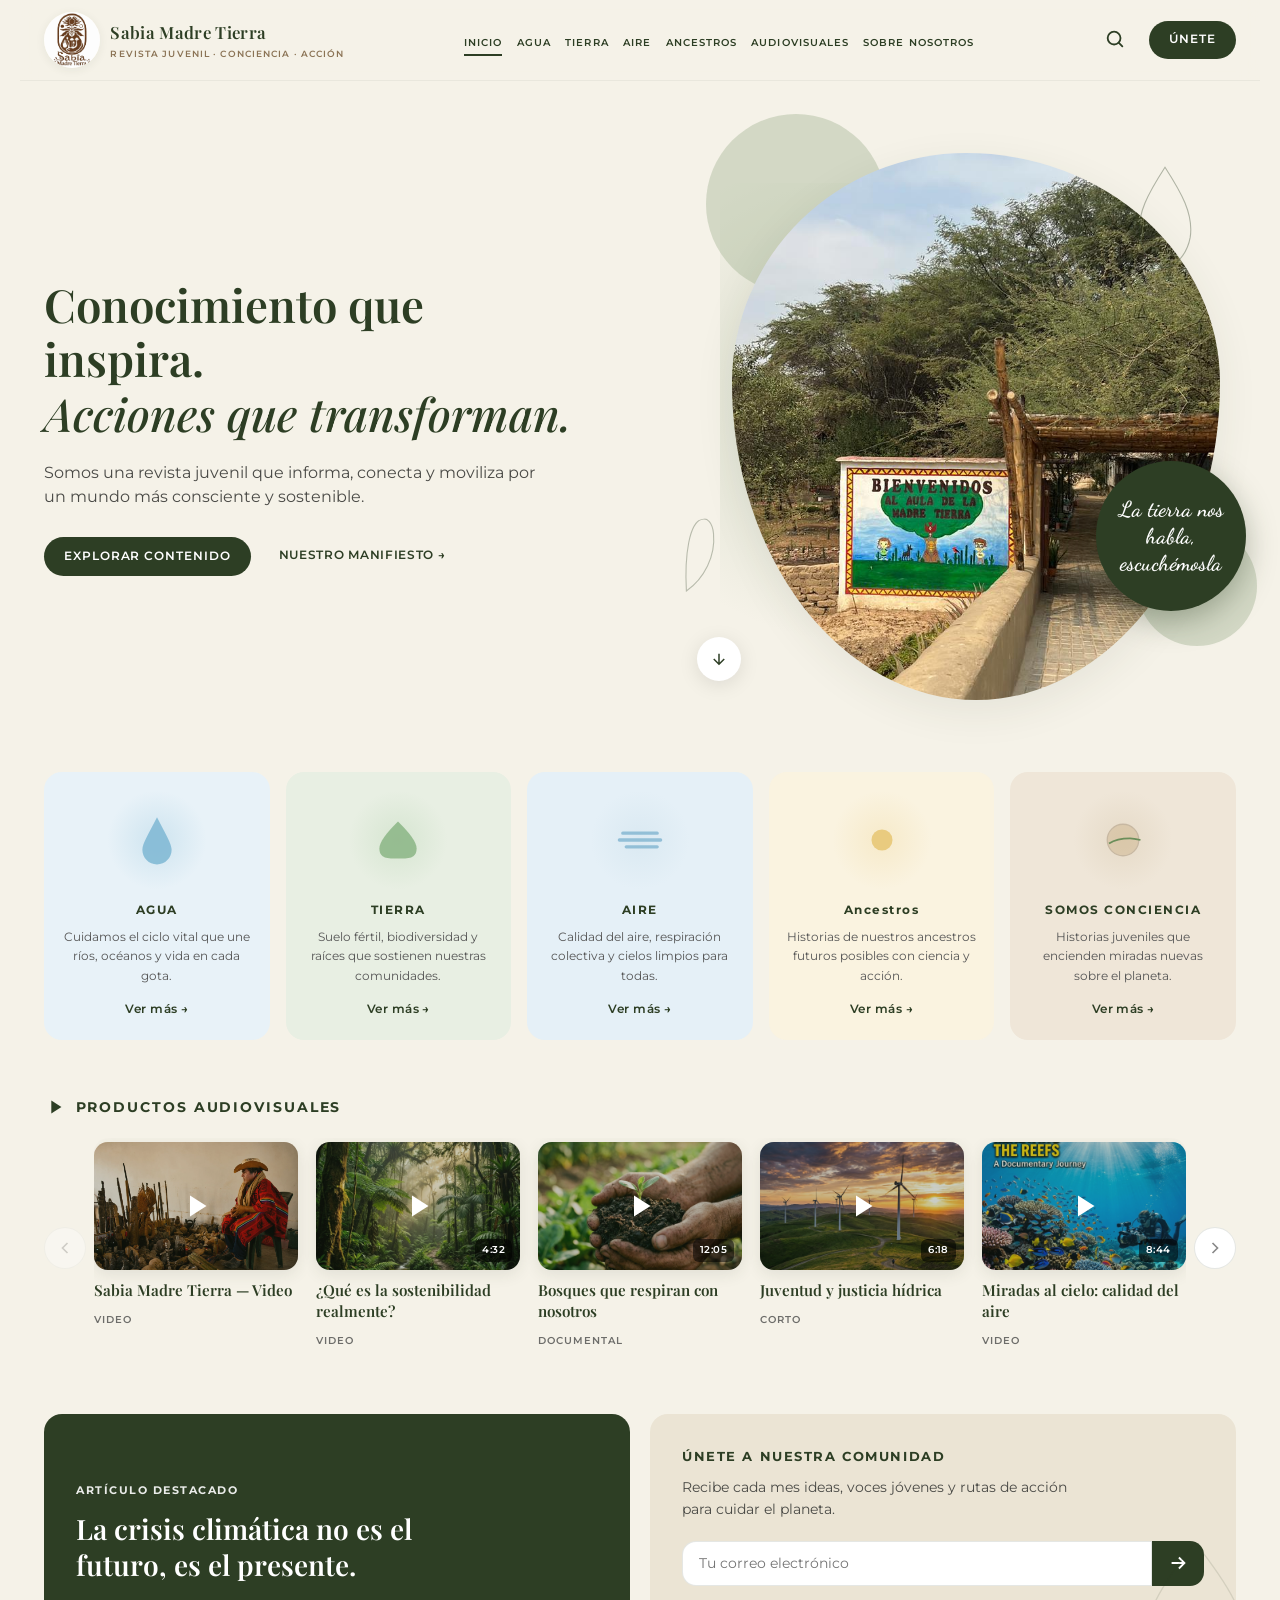
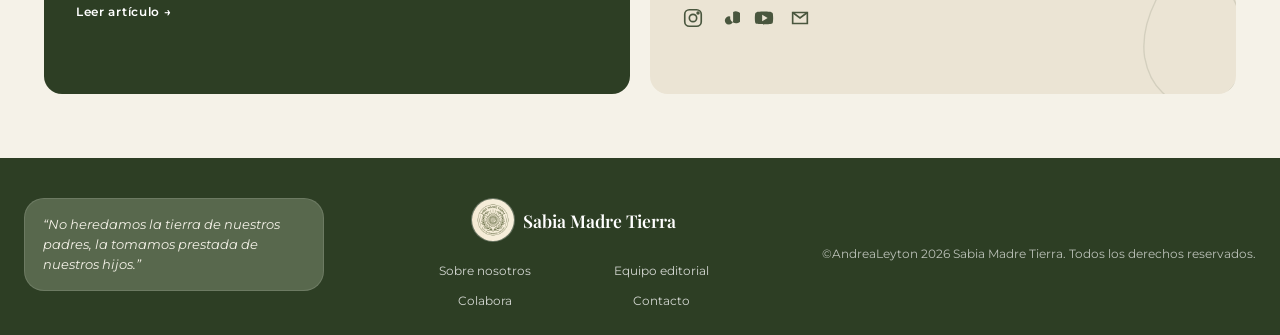
==== commit a948f4b8: "Ultima version" ====
--- a/index.html
+++ b/index.html
@@ -139,7 +139,7 @@
         <article class="category-card card-clima">
           <div class="card-icon-wrap watercolor-sun">
             <span class="card-icon" aria-hidden="true">
-              <svg viewBox="0 0 48 48" width="42" height="42"><circle cx="24" cy="24" r="12" fill="#E8C97A" opacity=".95"/><path stroke="#D4A84B" stroke-width="3" d="M24 4v4M24 40v4M4 24h4M40 24h4M9 9l3 3M36 36l3 3M36 9l-3 3M9 36l3-3"/></svg>
+              <svg viewBox="0 0 48 48" width="42" height="42"><circle cx="24" cy="24" r="12" fill="#E8C97A" opacity=".95"/><path stroke="#D4A84" stroke-width="3" d="M24 4v4M24 40v4M4 24h4M40 24h4M9 9l3 3M36 36l3 3M36 9l-3 3M9 36l3-3"/></svg>
             </span>
           </div>
           <h3 class="card-title">Ancestros</h3>
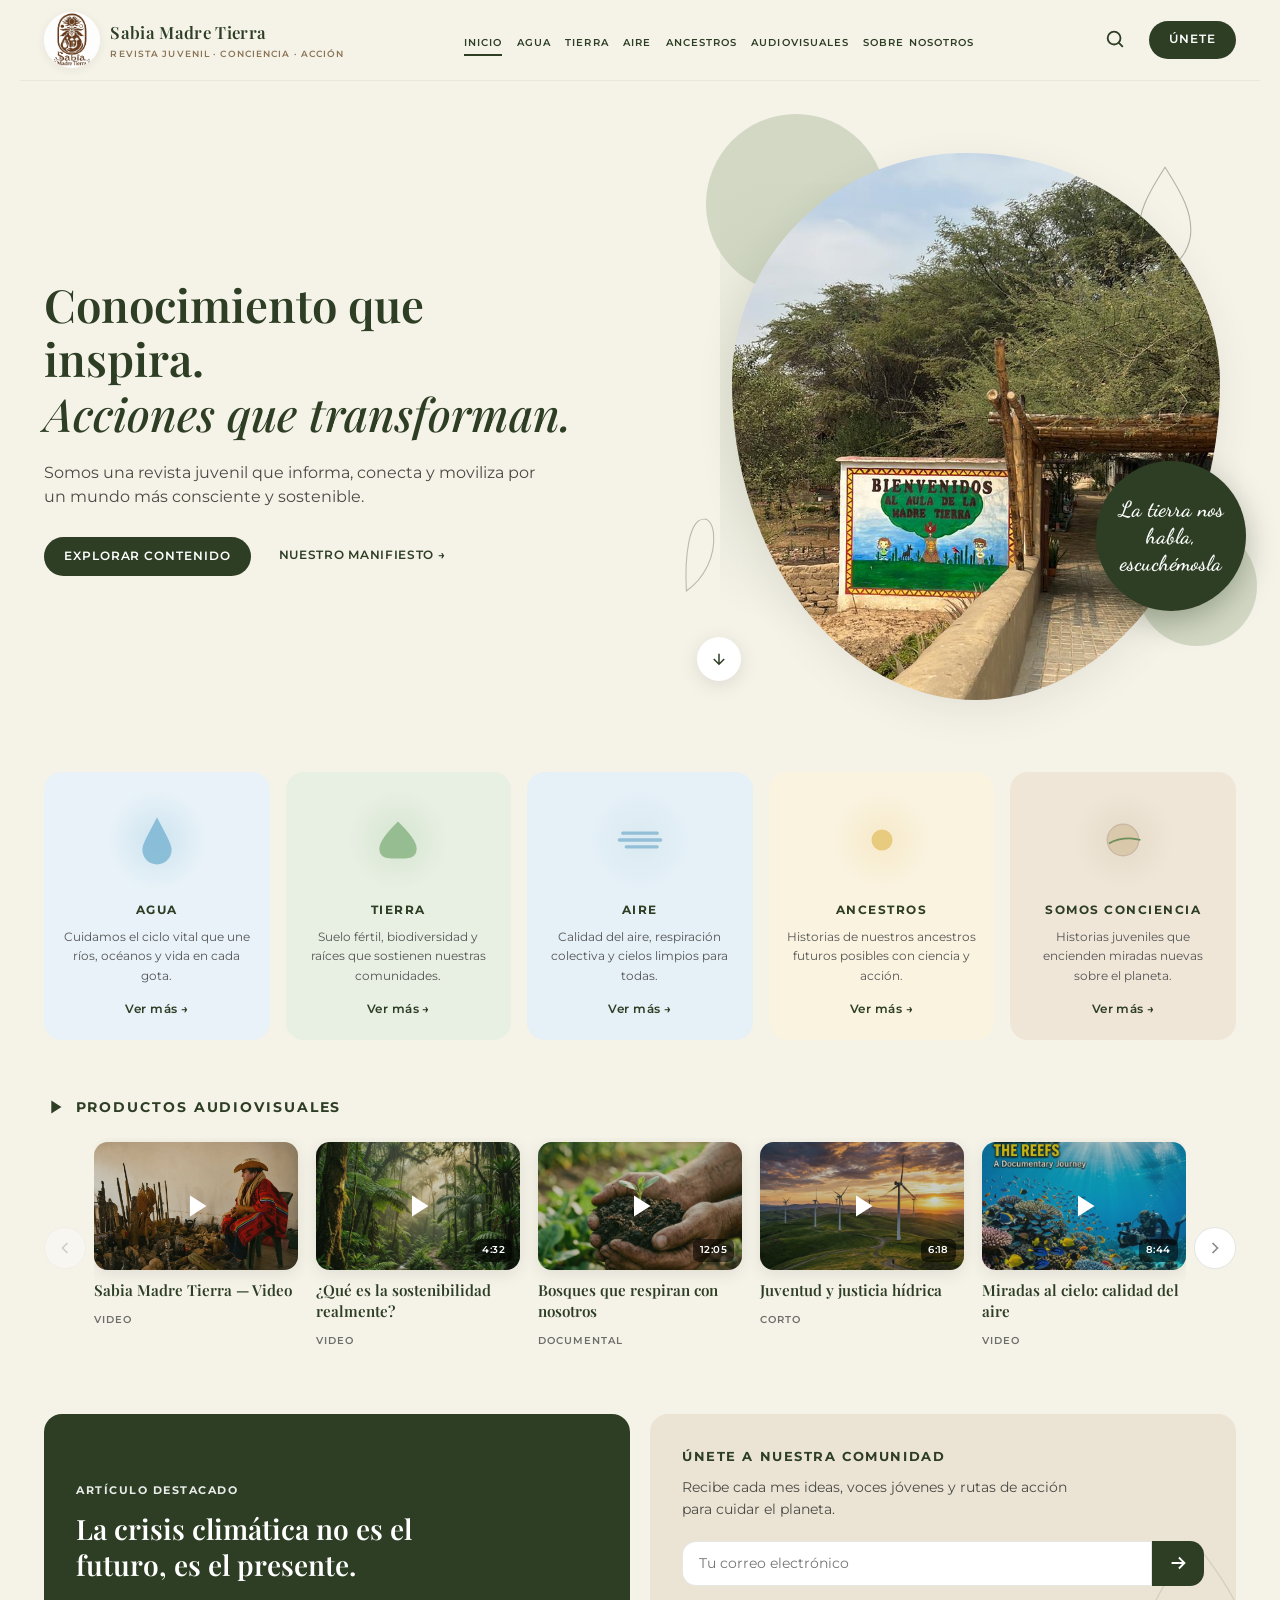
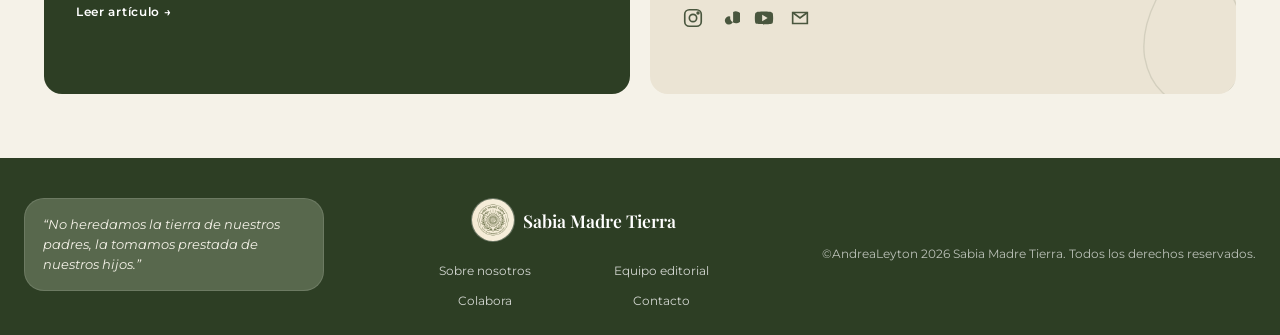
==== commit c56dd5cb: "Ultima version" ====
--- a/index.html
+++ b/index.html
@@ -142,7 +142,7 @@
               <svg viewBox="0 0 48 48" width="42" height="42"><circle cx="24" cy="24" r="12" fill="#E8C97A" opacity=".95"/><path stroke="#D4A84" stroke-width="3" d="M24 4v4M24 40v4M4 24h4M40 24h4M9 9l3 3M36 36l3 3M36 9l-3 3M9 36l3-3"/></svg>
             </span>
           </div>
-          <h3 class="card-title">Ancestros</h3>
+          <h3 class="card-title">ANCESTROS</h3>
           <p class="card-desc">Historias de nuestros ancestros futuros posibles con ciencia y acción.</p>
           <a href="clima.html" class="card-more">Ver más →</a>
         </article>
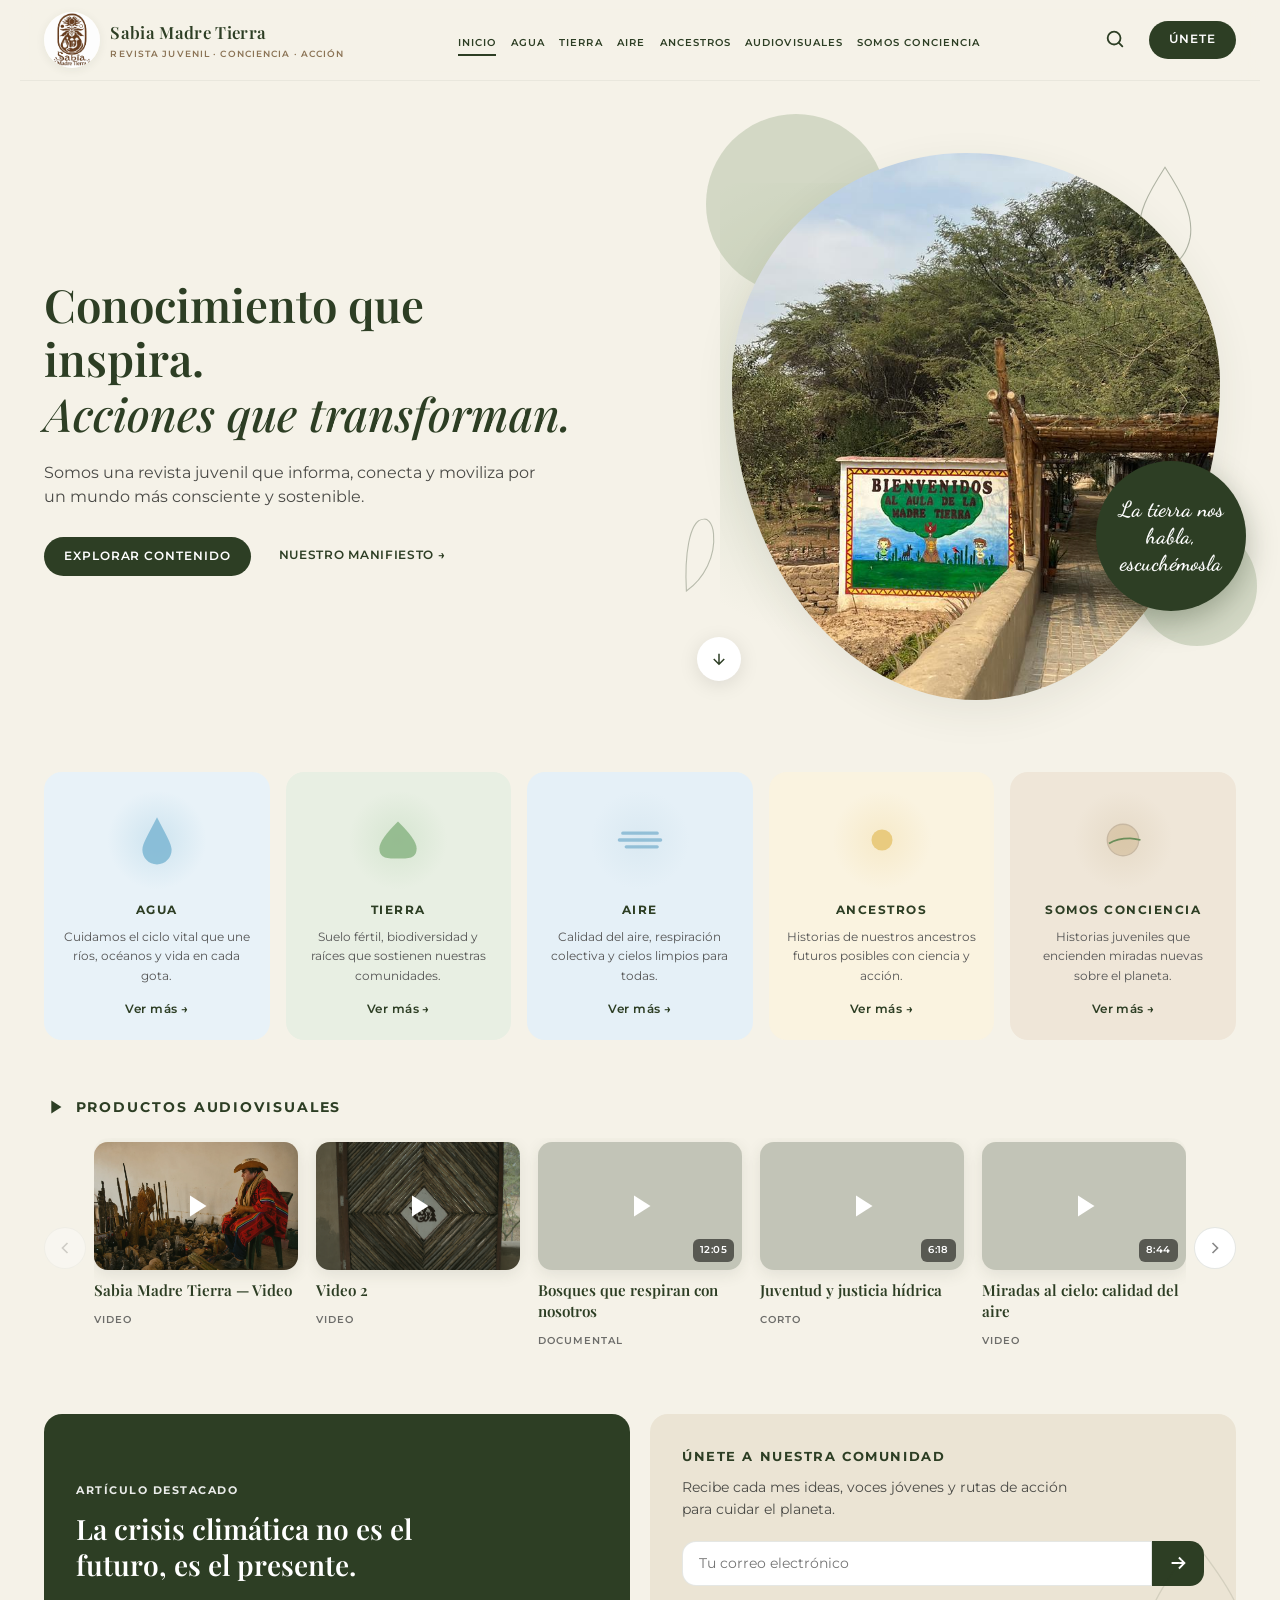
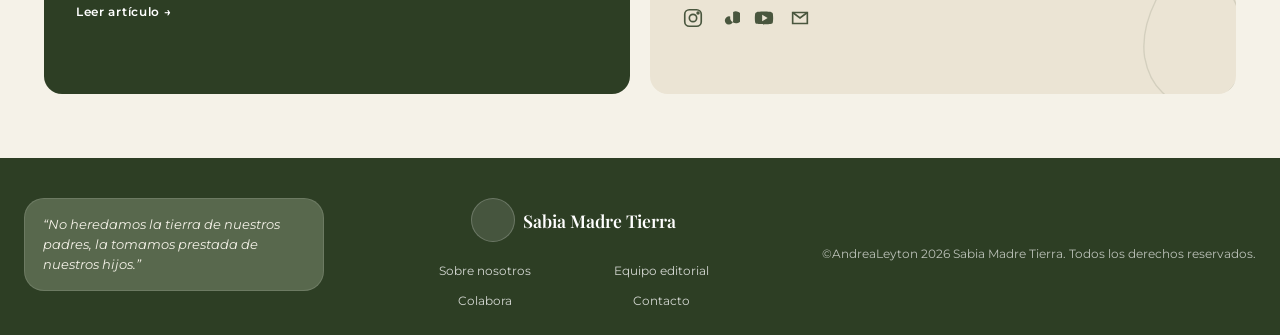
==== commit c054b354: "Ultimos cambios" ====
--- a/index.html
+++ b/index.html
@@ -48,7 +48,7 @@
         <li><a href="aire.html">Aire</a></li>
         <li><a href="clima.html">Ancestros</a></li>
         <li><a href="#audiovisuales">Audiovisuales</a></li>
-        <li><a href="sobre-nosotros.html">Sobre nosotros</a></li>
+        <li><a href="sobre-nosotros.html">Somos conciencia</a></li>
         <li class="nav-item-cta"><a href="#comunidad" class="nav-cta">Únete</a></li>
       </ul>
     </nav>
@@ -154,7 +154,7 @@
           </div>
           <h3 class="card-title">SOMOS CONCIENCIA</h3>
           <p class="card-desc">Historias juveniles que encienden miradas nuevas sobre el planeta.</p>
-          <a href="#" class="card-more">Ver más →</a>
+          <a href="sobre-nosotros.html" class="card-more">Ver más →</a>
         </article>
       </div>
     </section>
@@ -181,12 +181,11 @@
               <span class="av-tag">Video</span>
             </li>
             <li class="av-card">
-              <a href="#" class="av-thumb">
-                <img src="imagenes/video1.png" alt="" width="280" height="160" loading="lazy" decoding="async" />
-                <span class="av-play" aria-hidden="true"><svg width="36" height="36" viewBox="0 0 24 24" fill="white"><path d="M8 5v14l11-7-11-7z"/></svg></span>
-                <span class="av-duration">4:32</span>
-              </a>
-              <h3 class="av-title">¿Qué es la sostenibilidad realmente?</h3>
+              <a href="video2.html" class="av-thumb">
+                <img src="imagenes/cronica-lia.jpg" alt="Miniatura del video Sabia Madre Tierra" width="280" height="160" loading="lazy" decoding="async" />
+                <span class="av-play" aria-hidden="true"><svg width="36" height="36" viewBox="0 0 24 24" fill="white"><path d="M8 5v14l11-7-11-7z"/></svg></span>
+              </a>
+              <h3 class="av-title"><a href="video2.html">Video 2</a></h3>
               <span class="av-tag">Video</span>
             </li>
             <li class="av-card">
--- a/styles.css
+++ b/styles.css
@@ -924,6 +924,425 @@
   color: #555;
 }
 
+/* Crónica editorial (Tierra) */
+.page-article {
+  padding: clamp(2rem, 5vw, 3.5rem) var(--page-gutter) clamp(3.5rem, 7vw, 5rem);
+  max-width: 1240px;
+  margin: 0 auto;
+  width: 100%;
+}
+
+.page-article--tierra {
+  background: var(--cream);
+}
+
+.cronica-article {
+  margin: 0;
+}
+
+.cronica-header {
+  text-align: center;
+  margin-bottom: clamp(2rem, 4vw, 3rem);
+}
+
+.cronica-kicker {
+  margin: 0 0 0.85rem;
+  font-family: var(--font-serif);
+  font-size: 0.72rem;
+  font-weight: 600;
+  letter-spacing: 0.28em;
+  text-transform: uppercase;
+  color: var(--brown-muted);
+}
+
+.cronica-title {
+  margin: 0 0 0.65rem;
+  font-family: var(--font-serif);
+  font-size: clamp(2rem, 5.5vw, 3.25rem);
+  font-weight: 600;
+  line-height: 1.15;
+  color: var(--forest);
+  letter-spacing: 0.01em;
+}
+
+.cronica-title em {
+  font-style: italic;
+  font-weight: 500;
+}
+
+.cronica-byline {
+  margin: 0 0 1.25rem;
+  font-size: 0.82rem;
+  font-weight: 500;
+  letter-spacing: 0.04em;
+  color: var(--brown-muted);
+}
+
+.cronica-ornament {
+  display: flex;
+  align-items: center;
+  justify-content: center;
+  gap: 0.65rem;
+  margin: 0 auto;
+  max-width: 12rem;
+}
+
+.cronica-ornament--inline {
+  margin: 1.5rem auto;
+}
+
+.cronica-ornament-line {
+  flex: 1;
+  height: 1px;
+  background: rgba(139, 115, 85, 0.45);
+}
+
+.cronica-ornament-diamond {
+  width: 7px;
+  height: 7px;
+  background: var(--brown-muted);
+  transform: rotate(45deg);
+  flex-shrink: 0;
+  opacity: 0.7;
+}
+
+.cronica-intro-grid {
+  display: grid;
+  grid-template-columns: minmax(0, 1fr) minmax(0, 1.35fr) minmax(0, 1fr);
+  gap: clamp(1.5rem, 3vw, 2.75rem);
+  align-items: start;
+  margin-bottom: clamp(2.5rem, 5vw, 4rem);
+}
+
+.cronica-aside--left {
+  display: flex;
+  flex-direction: column;
+  gap: 1.5rem;
+  padding: 0.5rem 0.75rem 0 0;
+  overflow: visible;
+}
+
+.cronica-figure {
+  margin: 0.5rem 0 0 0.85rem;
+  width: min(100%, 350px);
+  aspect-ratio: 4/ 4;
+  border-radius: 60% 40% 70% 30% / 40% 60% 30% 70%;
+  overflow: hidden;
+  transform: none;
+  box-shadow: 15px 20px 40px rgba(45, 62, 36, 0.15);
+  transition: border-radius 0.5s ease, box-shadow 0.35s ease;
+}
+
+.cronica-figure:hover {
+  border-radius: 40% 60% 30% 70% / 60% 40% 70% 30%;
+  box-shadow: 10px 15px 30px rgba(45, 62, 36, 0.2);
+}
+
+.cronica-figure img {
+  width: 100%;
+  height: 100%;
+  object-fit: cover;
+  display: block;
+}
+
+.cronica-pull-quote {
+  margin: 0;
+  padding: 0;
+  border: none;
+  position: relative;
+}
+
+.cronica-quote-mark {
+  display: block;
+  font-family: var(--font-serif);
+  font-size: clamp(3.5rem, 8vw, 5rem);
+  line-height: 0.85;
+  color: rgba(139, 115, 85, 0.35);
+  margin-bottom: -0.25rem;
+}
+
+.cronica-pull-quote p {
+  margin: 0 0 0.85rem;
+  font-family: var(--font-serif);
+  font-size: clamp(1.05rem, 2.4vw, 1.35rem);
+  font-style: italic;
+  line-height: 1.45;
+  color: var(--forest);
+}
+
+.cronica-pull-quote cite {
+  display: block;
+  font-family: var(--font-sans);
+  font-size: 0.78rem;
+  font-style: normal;
+  font-weight: 600;
+  letter-spacing: 0.04em;
+  color: var(--brown-muted);
+}
+
+.cronica-botanical-deco {
+  margin-top: auto;
+  color: var(--sage);
+  opacity: 0.6;
+}
+
+.cronica-main-col {
+  text-align: center;
+  padding-top: 0.25rem;
+}
+
+.cronica-main-col p {
+  margin: 0;
+  font-family: var(--font-serif);
+  font-size: clamp(0.95rem, 2vw, 1.05rem);
+  line-height: 1.75;
+  color: var(--text-body);
+}
+
+.cronica-aside--right {
+  padding-top: 0.15rem;
+}
+
+.cronica-aside-icon {
+  color: var(--brown-muted);
+  margin-bottom: 0.65rem;
+  opacity: 0.75;
+}
+
+.cronica-aside-title {
+  margin: 0 0 1rem;
+  font-family: var(--font-serif);
+  font-size: clamp(1.15rem, 2.5vw, 1.4rem);
+  font-weight: 600;
+  color: var(--forest);
+  line-height: 1.3;
+}
+
+.cronica-aside--right p {
+  margin: 0 0 0.9rem;
+  font-size: 0.82rem;
+  line-height: 1.65;
+  color: var(--text-body);
+}
+
+.btn-earth {
+  display: inline-flex;
+  align-items: center;
+  gap: 0.45rem;
+  margin-top: 0.5rem;
+  padding: 0.65rem 1.1rem;
+  font-size: 0.68rem;
+  font-weight: 700;
+  letter-spacing: 0.1em;
+  text-transform: uppercase;
+  color: var(--forest);
+  background: var(--earth-card);
+  border: 1px solid rgba(139, 115, 85, 0.25);
+  transition: background 0.2s, border-color 0.2s;
+}
+
+.btn-earth:hover {
+  background: #e8dcc8;
+  border-color: rgba(139, 115, 85, 0.4);
+}
+
+.cronica-cta svg {
+  flex-shrink: 0;
+}
+
+.cronica-body {
+  max-width: 52rem;
+  margin: 0 auto;
+  padding-top: 0.5rem;
+  border-top: 1px solid rgba(45, 62, 36, 0.08);
+}
+
+.cronica-section {
+  padding: clamp(1.75rem, 4vw, 2.5rem) 0;
+  border-bottom: 1px solid rgba(45, 62, 36, 0.06);
+}
+
+.cronica-section:last-child {
+  border-bottom: none;
+  padding-bottom: 0;
+}
+
+.cronica-section-title {
+  margin: 0 0 1.25rem;
+  font-family: var(--font-serif);
+  font-size: clamp(1.35rem, 3vw, 1.75rem);
+  font-weight: 600;
+  color: var(--forest);
+  text-align: center;
+}
+
+.cronica-quote-heading {
+  margin: 0 0 1.25rem;
+  font-family: var(--font-serif);
+  font-size: clamp(1.1rem, 2.8vw, 1.45rem);
+  font-weight: 600;
+  font-style: italic;
+  line-height: 1.4;
+  color: var(--forest);
+  text-align: center;
+}
+
+.cronica-body p {
+  margin: 0 0 1.1rem;
+  font-family: var(--font-serif);
+  font-size: clamp(0.95rem, 2vw, 1.02rem);
+  line-height: 1.75;
+  color: var(--text-body);
+  text-align: justify;
+  hyphens: auto;
+}
+
+.cronica-body p:last-child {
+  margin-bottom: 0;
+}
+
+@media (max-width: 1023px) {
+  .cronica-intro-grid {
+    grid-template-columns: 1fr;
+    gap: 2rem;
+  }
+
+  .cronica-aside--left {
+    display: grid;
+    grid-template-columns: minmax(0, 220px) 1fr;
+    gap: 1.5rem;
+    align-items: start;
+  }
+
+  .cronica-botanical-deco {
+    display: none;
+  }
+
+  .cronica-main-col {
+    order: -1;
+    grid-column: 1 / -1;
+  }
+
+  .cronica-header {
+    order: -2;
+  }
+}
+
+/* ==========================================================================
+   CARRUSEL DE FOTOS — COMPORTAMIENTO DE DESLIZAMIENTO
+   ========================================================================== */
+
+   .cronica-carousel-container {
+    max-width: 800px;
+    margin: 3.5rem auto;
+    position: relative;
+    padding: 0 1rem;
+  }
+  
+  .cronica-carousel {
+    display: flex;
+    overflow-x: auto;
+    /* Estas propiedades activan el "imán" al deslizar en móviles */
+    scroll-snap-type: x mandatory;
+    scroll-behavior: smooth;
+    -webkit-overflow-scrolling: touch; /* Suavidad extrema en iOS */
+    
+    border-radius: 12px;
+    box-shadow: 0 8px 24px rgba(0, 0, 0, 0.08);
+    cursor: grab; /* Indica visualmente que se puede arrastrar */
+  }
+  
+  .cronica-carousel:active {
+    cursor: grabbing; /* Cambia el cursor mientras se arrastra */
+  }
+  
+  /* Ocultar barras de scroll en todos los navegadores */
+  .cronica-carousel::-webkit-scrollbar {
+    display: none;
+  }
+  .cronica-carousel {
+    scrollbar-width: none; 
+  }
+  
+  .cronica-carousel-item {
+    flex: 0 0 100%;
+    scroll-snap-align: start;
+    position: relative;
+    user-select: none; /* Evita que se seleccione el texto/imagen al arrastrar */
+  }
+  
+  .cronica-carousel-item img {
+    width: 100%;
+    height: 550px;
+    object-fit: cover;
+    pointer-events: none; /* Evita que el navegador interfiera con el arrastre de la imagen */
+  }
+  
+  .cronica-carousel-caption {
+    background: linear-gradient(to top, rgba(0, 0, 0, 0.85) 0%, rgba(0, 0, 0, 0.4) 70%, transparent 100%);
+    position: absolute;
+    bottom: 0;
+    left: 0;
+    right: 0;
+    padding: 2.5rem 1.5rem 1.5rem;
+    color: #ffffff;
+  }
+  
+  .cronica-carousel-caption p {
+    margin: 0;
+    font-family: 'Montserrat', sans-serif;
+    font-size: 0.95rem;
+    line-height: 1.4;
+    
+    /* ==========================================================================
+      CAMBIOS PARA LEER EL TEXTO EN BLANCO
+      ========================================================================== */
+    color: #ffffff !important; /* Fuerza el color blanco puro */
+    text-shadow: 1px 1px 3px rgba(0, 0, 0, 0.5); /* Añade un sutil borde negro para que resalte */
+  }
+  
+  .cronica-carousel-nav {
+    display: flex;
+    justify-content: center;
+    gap: 0.75rem;
+    margin-top: 1.25rem;
+  }
+  
+  .cronica-carousel-nav a {
+    width: 10px;
+    height: 10px;
+    border-radius: 50%;
+    background-color: #ccc5b9;
+    transition: all 0.3s ease;
+  }
+  
+  /* Responsive */
+  @media (max-width: 768px) {
+    .cronica-carousel-item img {
+      height: 420px;
+    }
+  }
+
+@media (max-width: 639px) {
+  .cronica-aside--left {
+    grid-template-columns: 1fr;
+  }
+
+  .cronica-figure {
+    width: min(100%, 260px);
+    margin: 0.75rem auto 0;
+    transform: rotate(-7deg);
+  }
+
+  .cronica-figure:hover {
+    transform: rotate(-5deg) scale(1.02);
+  }
+
+  .cronica-body p {
+    text-align: left;
+  }
+}
+
 /* Página de video */
 .page-video {
   padding: clamp(1.5rem, 4vw, 2.5rem) clamp(1rem, 4vw, 1.5rem) clamp(3rem, 6vw, 4rem);
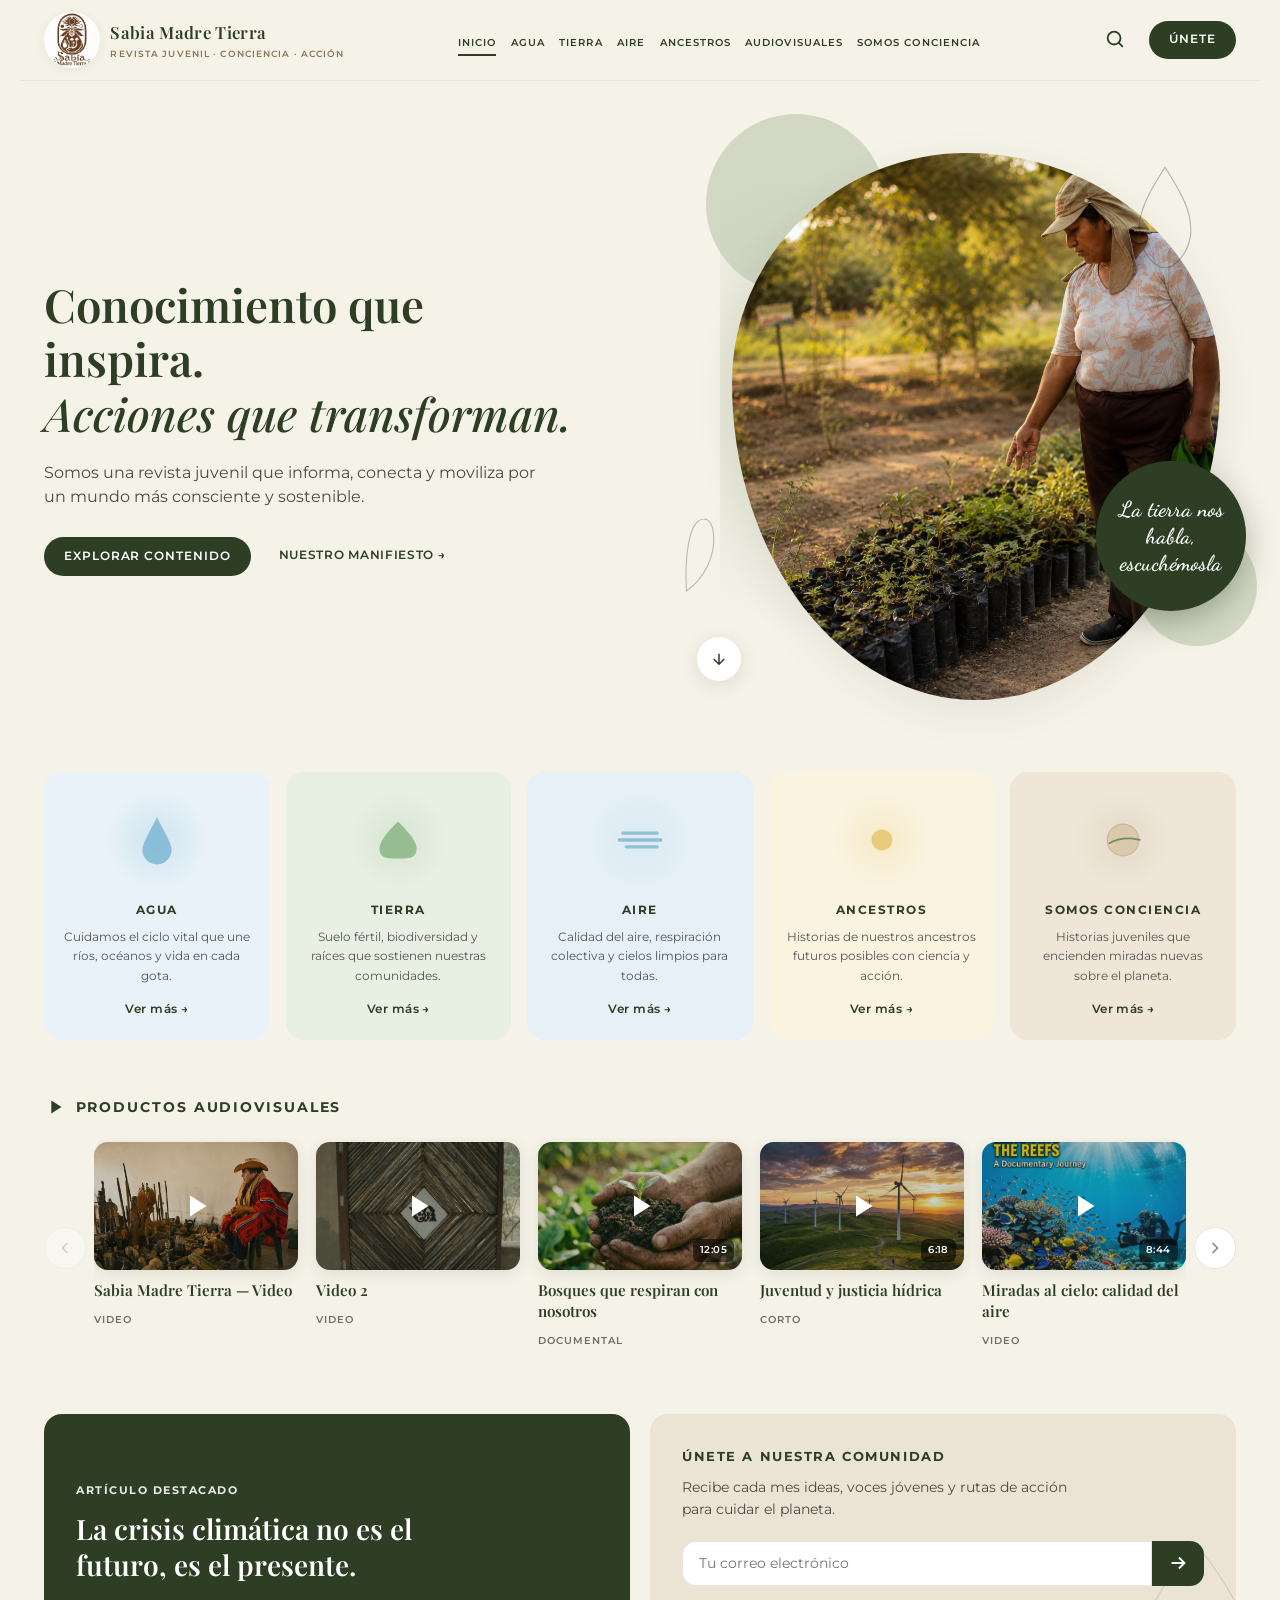
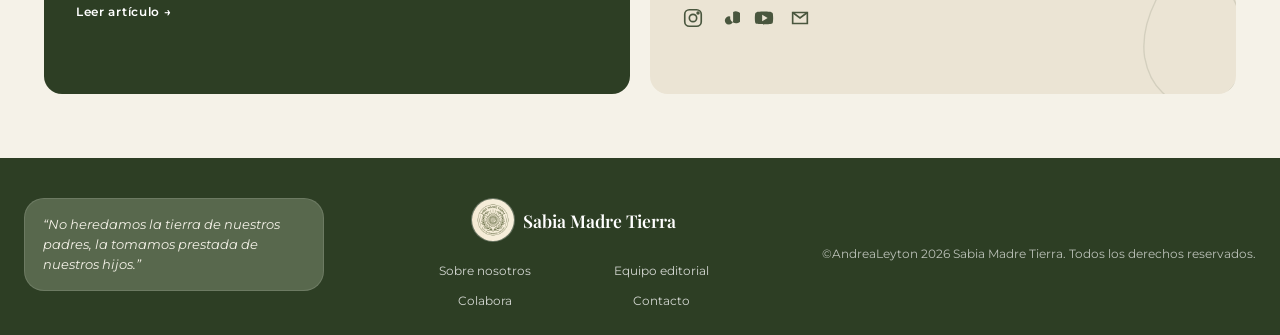
==== commit fa23f120: "nuevos cambios" ====
--- a/index.html
+++ b/index.html
@@ -84,7 +84,7 @@
             <div class="blob-sage blob-sage-2"></div>
             <figure class="hero-photo">
               <img
-                src="imagenes/hero1.jpeg" */nueva imagen*/
+                src="imagenes/juanita.png" 
                 alt="Paisaje de montaña y valle al atardecer"
                 width="600"
                 height="720"
